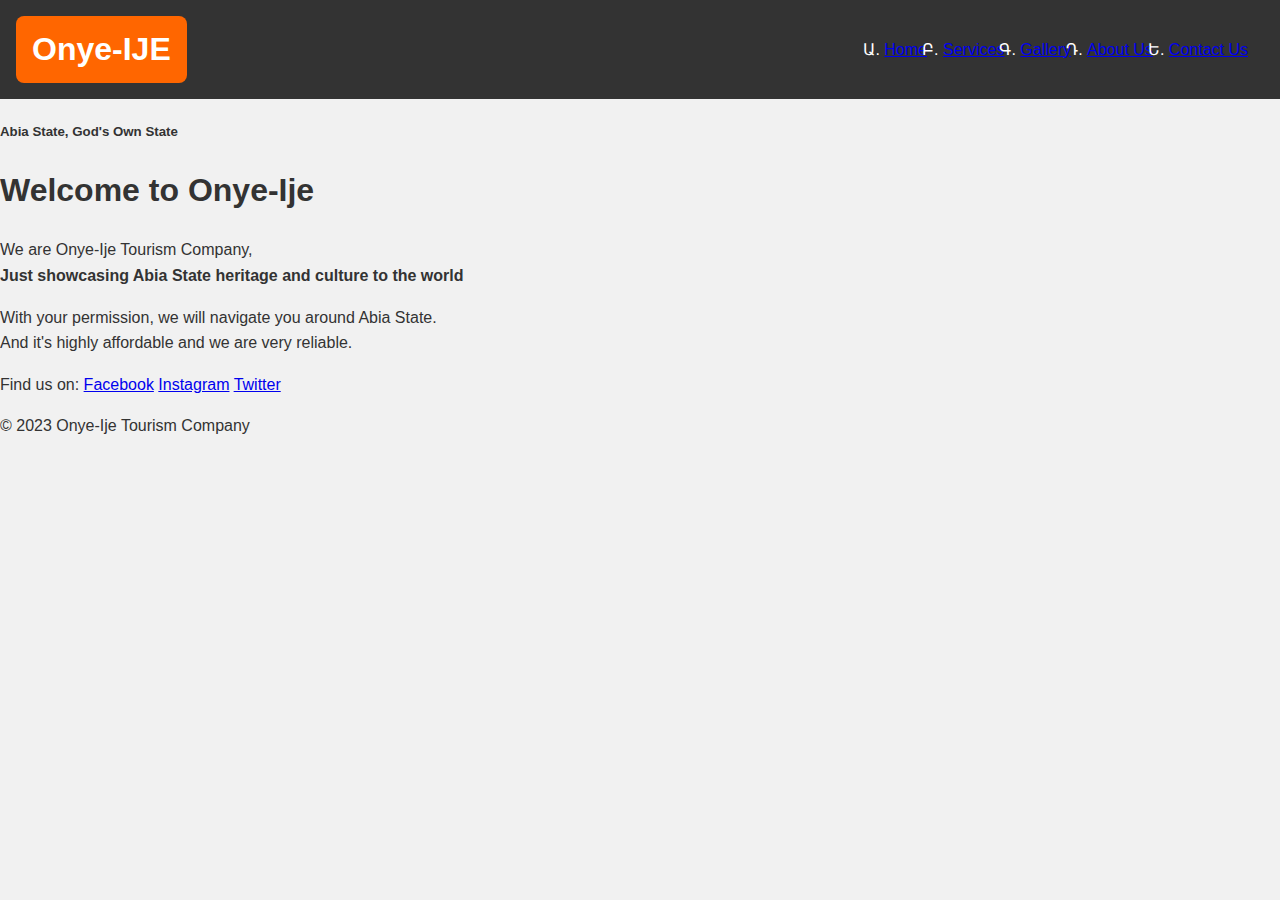
==== index.html @ 0b250eb2 "created a header section and welcome message" ====
<!DOCTYPE html>
<html lang="en">
<head>
    <!-- Document metadata-->
    <meta charset="UTF-8">
    <meta http-equiv="X-UA-Compatible" content="IE=edge">
    <meta name="viewport" content="width=device-width, initial-scale=1.0">
    <meta name="description" content="Tourism in Abia State">
    <meta name="keywords" content="Abia State, Tourism, Onye-Ije Tourism Company">
    <meta name="author" content="Charles Onye">
    <link rel="stylesheet" href="assets/css/style.css">
    <title>Onye-Ije Tourism Company</title>
</head>
<body>
    <header>
        <!-- Website navigation bar -->
        <nav>
            <label class="logo">Onye-IJE</label>
            <ul>
                <li><a href="index.html" class="navbar-item">Home</a></li>
                <li><a href="services.html" class="navbar-item">Services</a></li>
                <li><a href="gallery.html" class="navbar-item">Gallery</a></li>
                <li><a href="about.html" class="navbar-item">About Us</a></li>
                <li><a href="contact.html" class="navbar-item">Contact Us</a></li>
            </ul>
        </nav>
    </header>
    <div id="mbu">
        <!-- Header section with a welcome message -->
        <h5>Abia State, God's Own State</h5>
    </div>
    <div class="welcome">
        <!-- Introduction section -->
        <h1 id="welcome">Welcome to Onye-Ije</h1>
        <p>
            We are <span id="ije">Onye-Ije</span> Tourism Company, <br><strong>Just showcasing
                Abia State heritage and culture to the world</strong>
        </p>
        <p id="permit">
            With your permission, we will navigate you around Abia State. <br>And it's highly affordable and we are very
            reliable.
        </p>
    </div>
    <footer>
        <span>Find us on:</span>
        <a href="https://www.facebook.com/" target="_blank" rel="noopener">Facebook</a>
        <a href="https://www.instagram.com/" target="_blank" rel="noopener">Instagram</a>
        <a href="https://twitter.com/" target="_blank" rel="noopener">Twitter</a>
        <p>© 2023 Onye-Ije Tourism Company</p>
    </footer>    
</body>
</html>
---- assets/css/style.css ----
body {
    font-family: Arial, sans-serif;
    line-height: 1.6;
    background-color: #f1f1f1;
    color: #333;
    margin: 0;
    padding: 0;
}

/* Navbar styles */
nav {
    background-color: #333;
    color: #fff;
    display: flex;
    justify-content: space-between;
    align-items: center;
    padding: 1rem;
}

.logo {
    font-size: 2rem;
    font-weight: bold;
    padding: 0.5rem 1rem;
    background-color: #ff6600;
    color: #fff;
    border-radius: 8px;
}

ul {
    text-align: right;
    list-style: armenian;
    display: flex;
    margin: 0;
    padding: 0;
}

li {
    margin-right: 1rem;
}
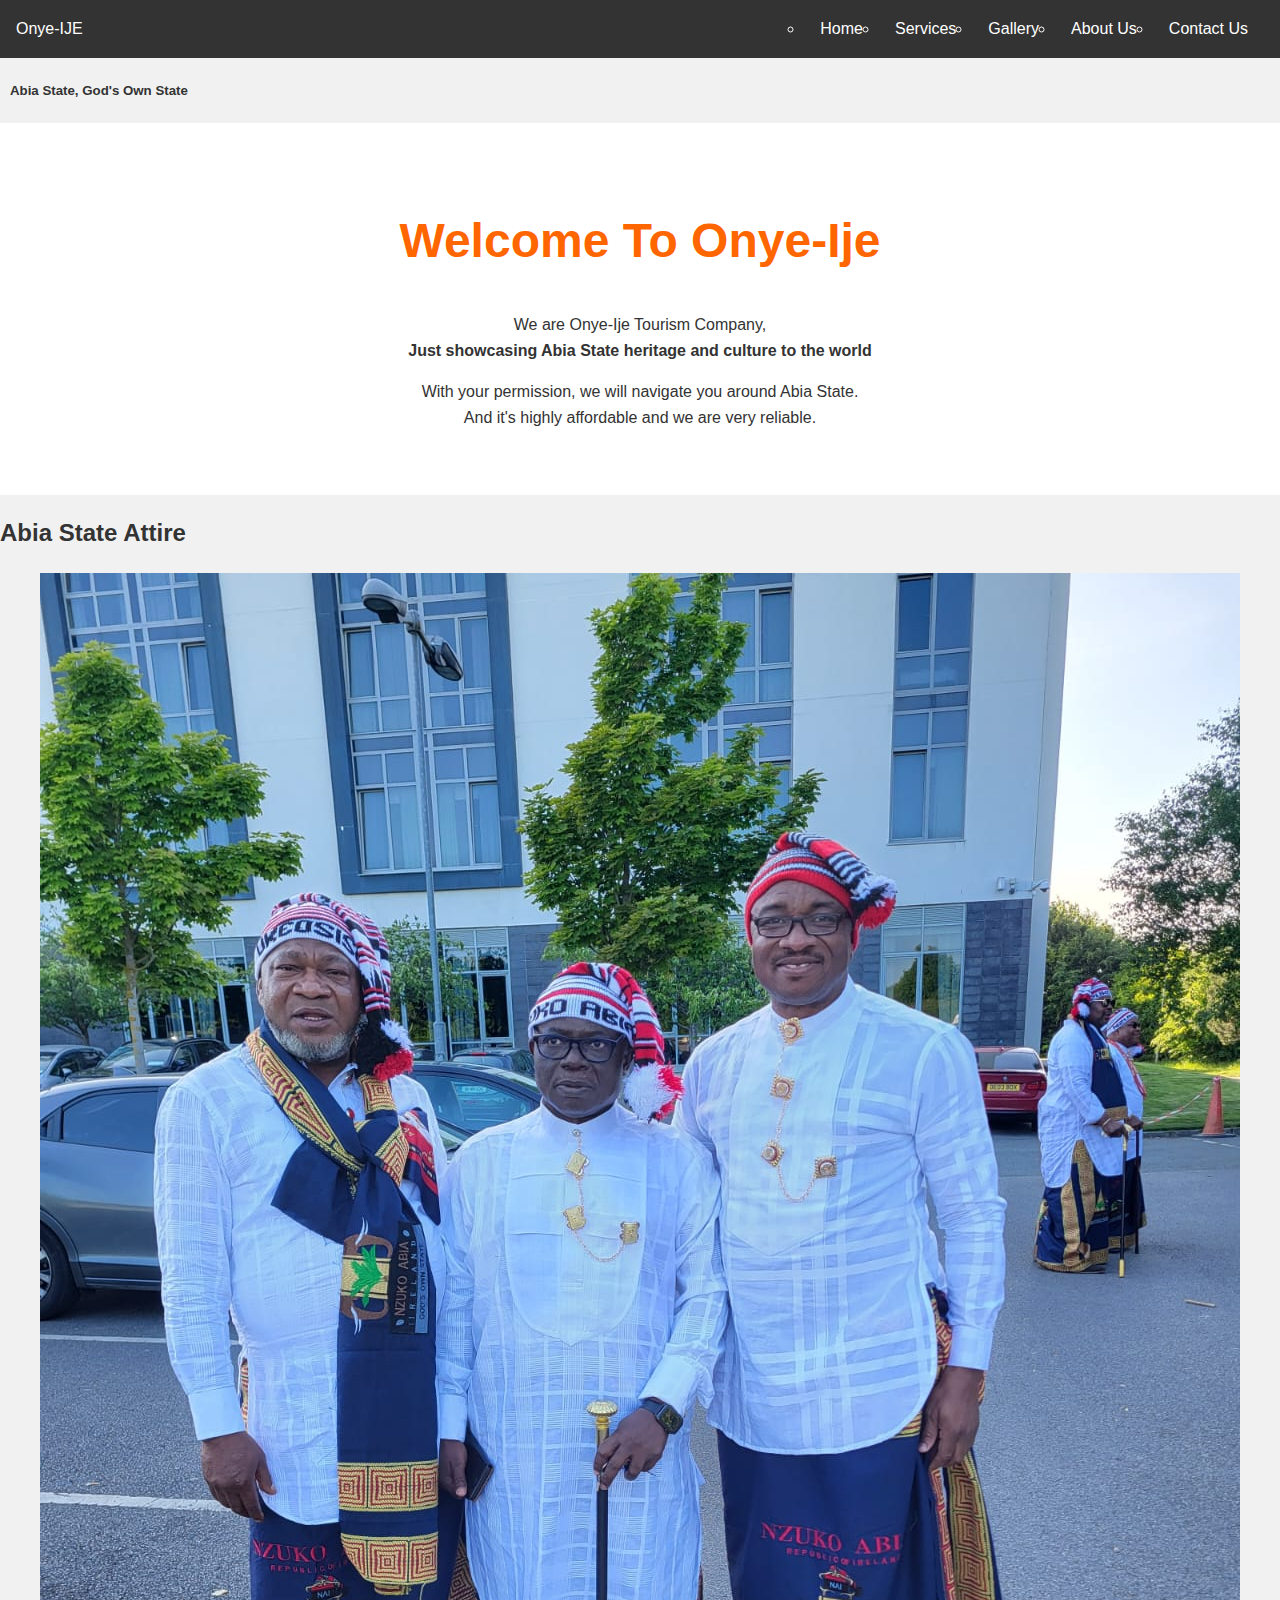
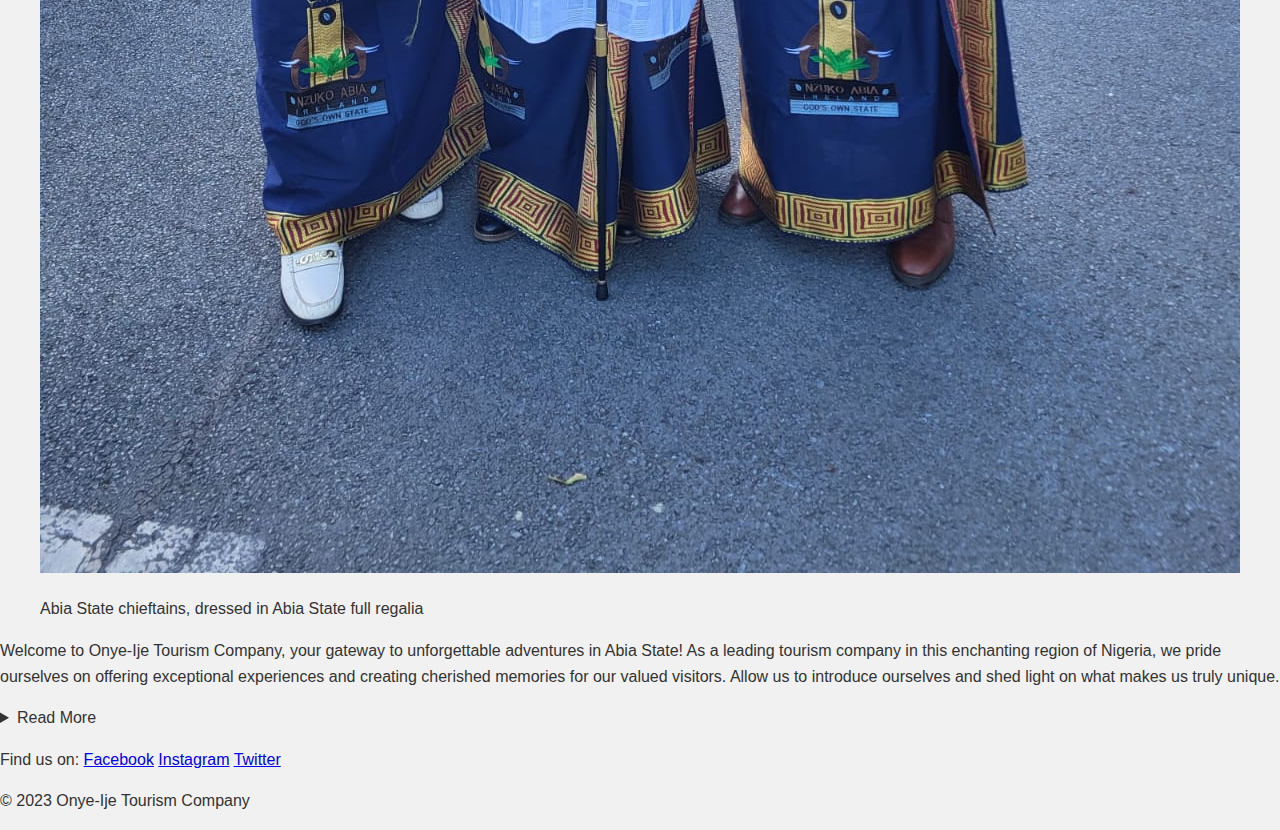
==== commit e026286b: "describing Onye-Ije Company" ====
--- a/index.html
+++ b/index.html
@@ -41,7 +41,56 @@
             reliable.
         </p>
     </div>
-    <footer>
+    <section class="content">
+        <div class="column">
+            <h2>Abia State Attire</h2>
+            <figure>
+                <img src="assets/images/abiaattire3.JPG" alt="abia attire" aria-labelledby="attire-description">
+                <p id="attire-description">Abia State chieftains, dressed in Abia State full regalia</p>
+            </figure>
+            <p class="state">
+                <!-- Text content about Onye-Ije Company -->
+                Welcome to Onye-Ije Tourism Company, your gateway to unforgettable adventures in Abia State! As a
+                leading tourism company in this enchanting region of Nigeria, we pride ourselves on offering
+                exceptional experiences and creating cherished memories for our valued visitors. Allow us to
+                introduce ourselves and shed light on what makes us truly unique.
+            <details class="readmore">
+                <summary>Read More</summary>
+                At Onye-Ije Tourism, we understand that every traveller seeks something special, something that sets
+                their journey apart. That's why we go above and beyond to provide personalized and tailor-made
+                tours, ensuring that each excursion reflects your individual preferences and interests. Whether you
+                are a history buff, a nature enthusiast, a culture lover, or simply someone in search of relaxation,
+                we have an incredible range of experiences waiting for you.
+    
+                What truly sets us apart is our deep-rooted connection to Abia State. We are locals who are
+                passionate about our home, and we take great pride in showcasing the beauty, diversity, and hidden
+                gems that make Abia State so extraordinary. Our team of expert guides are not only knowledgeable
+                about the popular tourist attractions but also possess an intimate understanding of the lesser-known
+                treasures tucked away in our picturesque landscapes. From the breathtaking
+                <a href="https://www.nigeriagalleria.com/Nigeria/States_Nigeria/Abia/Akwete-Weavers.html">Akwete
+                    Weavers</a> to the mesmerizing Arochukwu Long Juju Slave Route, we'll reveal the secrets and stories
+                that make
+                Abia State come alive.
+    
+                Safety and comfort are paramount to us. We meticulously plan and execute each tour, ensuring that
+                you can explore with peace of mind. Our professional guides are well-trained, friendly, and
+                committed to providing you with a seamless and enjoyable experience throughout your journey. We
+                carefully select our accommodation partners, ensuring they offer comfort, quality, and authenticity,
+                enabling you to
+                relax and rejuvenate after a day filled with exploration.
+    
+                When you choose Onye-Ije Tourism Company, you choose a company that values responsible tourism. We
+                are dedicated to preserving the natural and cultural heritage of Abia State, supporting local
+                communities, and minimizing our ecological footprint. By traveling with us, you actively contribute to the
+                sustainable development of the region and leave a positive impact on the lives of the people you encounter.
+    
+                So, whether you're captivated by the charm of Umuahia, yearn to witness the wonders of the Arochukwu
+                Caves, or wish to immerse yourself in the vibrant markets and festivals of Abia State, Onye-Ije
+                Tourism is your ideal companion. Come join us, and together let's embark on an extraordinary journey
+                through the heart of Nigeria's cultural tapestry. Your adventure awaits!
+            </details>
+            </p>
+        </div><footer>
         <span>Find us on:</span>
         <a href="https://www.facebook.com/" target="_blank" rel="noopener">Facebook</a>
         <a href="https://www.instagram.com/" target="_blank" rel="noopener">Instagram</a>
--- a/assets/css/style.css
+++ b/assets/css/style.css
@@ -1,3 +1,4 @@
+/* Global styles for the entire page */
 body {
     font-family: Arial, sans-serif;
     line-height: 1.6;
@@ -17,23 +18,42 @@
     padding: 1rem;
 }
 
-.logo {
-    font-size: 2rem;
-    font-weight: bold;
-    padding: 0.5rem 1rem;
-    background-color: #ff6600;
-    color: #fff;
-    border-radius: 8px;
-}
-
+/* Styles for unordered lists in the navigation bar */
 ul {
     text-align: right;
-    list-style: armenian;
+    list-style: circle;
     display: flex;
     margin: 0;
     padding: 0;
 }
 
-li {
-    margin-right: 1rem;
-}+/* Styles for individual navigation items */
+.navbar-item {
+    text-decoration: none;
+    color: #fff;
+    padding: 0.5rem 1rem;
+    border-radius: 5px;
+    transition: background-color 0.2s ease;
+}
+
+.navbar-item:hover {
+    background-color: #ff6600;
+}
+
+#mbu {
+    margin-left: 10px;
+    text-transform: capitalize;
+}
+
+.welcome {
+    background-color: #fff;
+    padding: 3rem 1rem;
+    text-align: center;
+}
+
+#welcome {
+    font-size: 3rem;
+    color: #ff6600;
+    margin-bottom: 2rem;
+    text-transform: capitalize
+}
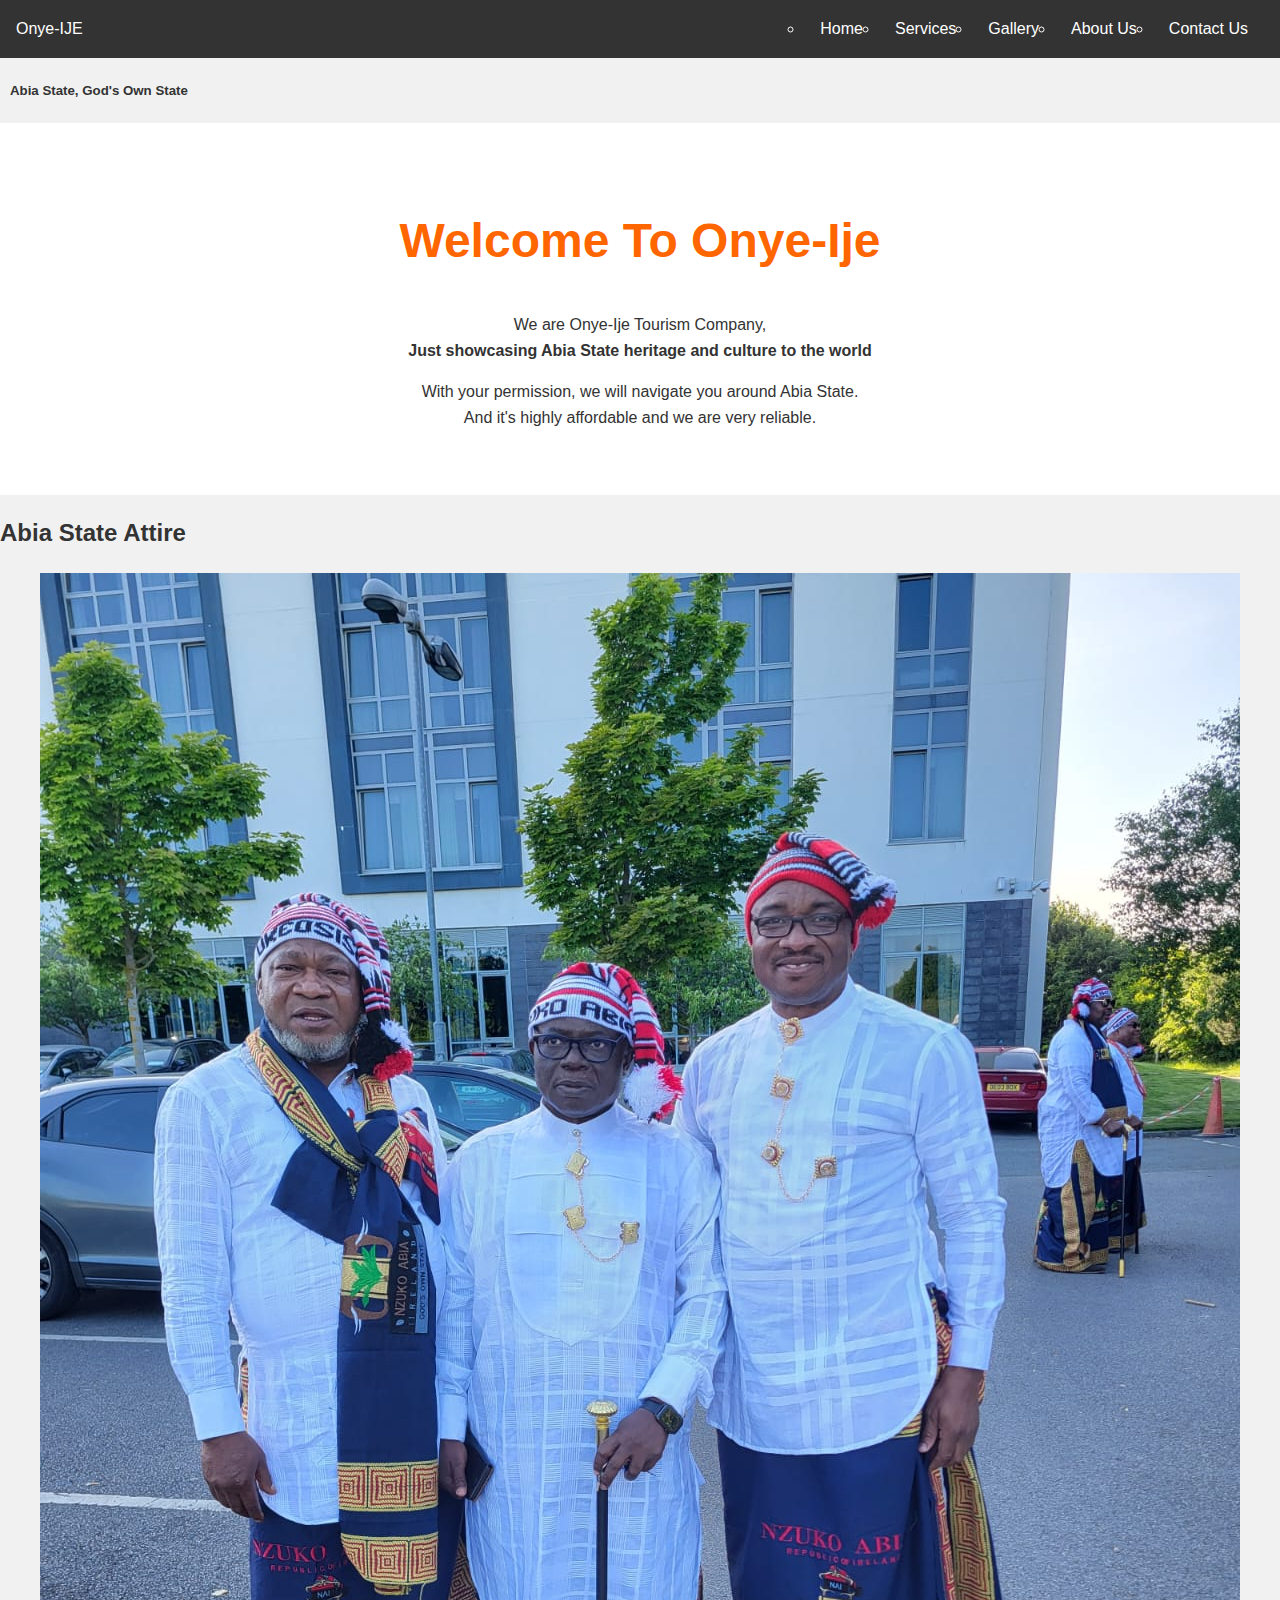
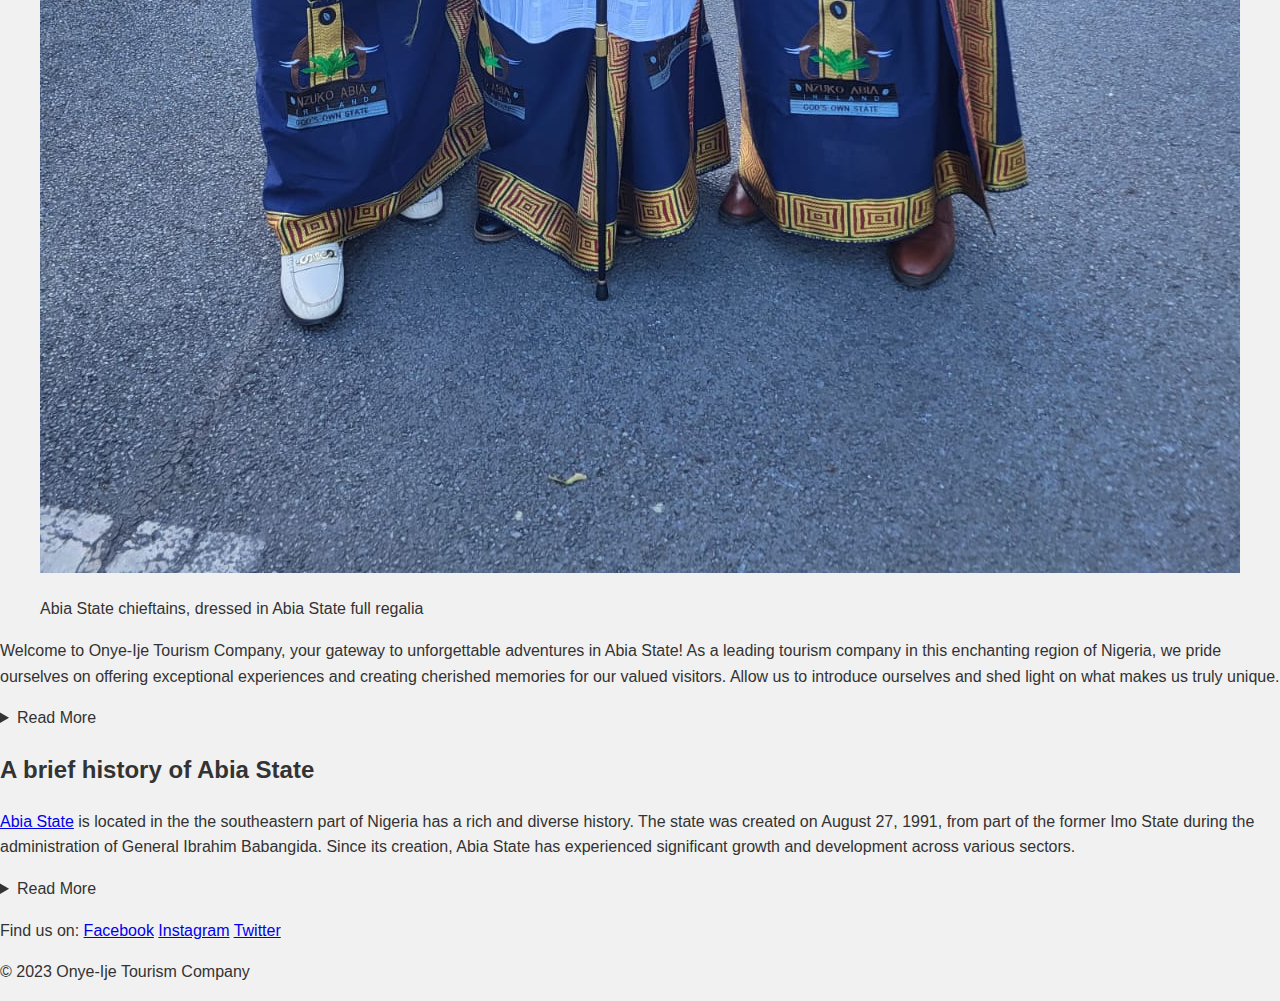
==== commit 865d38db: "History of Abia State, Nigeria" ====
--- a/index.html
+++ b/index.html
@@ -1,101 +1,146 @@
 <!DOCTYPE html>
 <html lang="en">
-<head>
-    <!-- Document metadata-->
-    <meta charset="UTF-8">
-    <meta http-equiv="X-UA-Compatible" content="IE=edge">
-    <meta name="viewport" content="width=device-width, initial-scale=1.0">
-    <meta name="description" content="Tourism in Abia State">
-    <meta name="keywords" content="Abia State, Tourism, Onye-Ije Tourism Company">
-    <meta name="author" content="Charles Onye">
-    <link rel="stylesheet" href="assets/css/style.css">
-    <title>Onye-Ije Tourism Company</title>
-</head>
-<body>
-    <header>
-        <!-- Website navigation bar -->
-        <nav>
-            <label class="logo">Onye-IJE</label>
-            <ul>
-                <li><a href="index.html" class="navbar-item">Home</a></li>
-                <li><a href="services.html" class="navbar-item">Services</a></li>
-                <li><a href="gallery.html" class="navbar-item">Gallery</a></li>
-                <li><a href="about.html" class="navbar-item">About Us</a></li>
-                <li><a href="contact.html" class="navbar-item">Contact Us</a></li>
-            </ul>
-        </nav>
-    </header>
-    <div id="mbu">
-        <!-- Header section with a welcome message -->
-        <h5>Abia State, God's Own State</h5>
-    </div>
-    <div class="welcome">
-        <!-- Introduction section -->
-        <h1 id="welcome">Welcome to Onye-Ije</h1>
-        <p>
-            We are <span id="ije">Onye-Ije</span> Tourism Company, <br><strong>Just showcasing
+    <head>
+        <!-- Document metadata-->
+        <meta charset="UTF-8">
+        <meta http-equiv="X-UA-Compatible" content="IE=edge">
+        <meta name="viewport" content="width=device-width, initial-scale=1.0">
+        <meta name="description" content="Tourism in Abia State">
+        <meta name="keywords" content="Abia State, Tourism, Onye-Ije Tourism Company">
+        <meta name="author" content="Charles Onye">
+        <link rel="stylesheet" href="assets/css/style.css">
+        <title>Onye-Ije Tourism Company</title>
+    </head>
+    <body>
+        <header>
+            <!-- Website navigation bar -->
+            <nav>
+                <label class="logo">Onye-IJE</label>
+                <ul>
+                    <li><a href="index.html" class="navbar-item">Home</a></li>
+                    <li><a href="services.html" class="navbar-item">Services</a></li>
+                    <li><a href="gallery.html" class="navbar-item">Gallery</a></li>
+                    <li><a href="about.html" class="navbar-item">About Us</a></li>
+                    <li><a href="contact.html" class="navbar-item">Contact Us</a></li>
+                </ul>
+            </nav>
+        </header>
+        <div id="mbu">
+            <!-- Header section with a welcome message -->
+            <h5>Abia State, God's Own State</h5>
+        </div>
+        <div class="welcome">
+            <!-- Introduction section -->
+            <h1 id="welcome">Welcome to Onye-Ije</h1>
+            <p>
+                We are <span id="ije">Onye-Ije</span> Tourism Company, <br><strong>Just showcasing
                 Abia State heritage and culture to the world</strong>
-        </p>
-        <p id="permit">
-            With your permission, we will navigate you around Abia State. <br>And it's highly affordable and we are very
-            reliable.
-        </p>
-    </div>
-    <section class="content">
-        <div class="column">
-            <h2>Abia State Attire</h2>
-            <figure>
-                <img src="assets/images/abiaattire3.JPG" alt="abia attire" aria-labelledby="attire-description">
-                <p id="attire-description">Abia State chieftains, dressed in Abia State full regalia</p>
-            </figure>
-            <p class="state">
-                <!-- Text content about Onye-Ije Company -->
-                Welcome to Onye-Ije Tourism Company, your gateway to unforgettable adventures in Abia State! As a
-                leading tourism company in this enchanting region of Nigeria, we pride ourselves on offering
-                exceptional experiences and creating cherished memories for our valued visitors. Allow us to
-                introduce ourselves and shed light on what makes us truly unique.
-            <details class="readmore">
-                <summary>Read More</summary>
-                At Onye-Ije Tourism, we understand that every traveller seeks something special, something that sets
-                their journey apart. That's why we go above and beyond to provide personalized and tailor-made
-                tours, ensuring that each excursion reflects your individual preferences and interests. Whether you
-                are a history buff, a nature enthusiast, a culture lover, or simply someone in search of relaxation,
-                we have an incredible range of experiences waiting for you.
+            </p>
+            <p id="permit">
+                With your permission, we will navigate you around Abia State. <br>And it's highly affordable and we are very
+                reliable.
+            </p>
+        </div>
+        <section class="content">
+            <div class="column">
+                <h2>Abia State Attire</h2>
+                <figure>
+                    <img src="assets/images/abiaattire3.JPG" alt="abia attire" aria-labelledby="attire-description">
+                    <p id="attire-description">Abia State chieftains, dressed in Abia State full regalia</p>
+                </figure>
+                <p class="state">
+                    <!-- Text content about Onye-Ije Company -->
+                    Welcome to Onye-Ije Tourism Company, your gateway to unforgettable adventures in Abia State! As a
+                    leading tourism company in this enchanting region of Nigeria, we pride ourselves on offering
+                    exceptional experiences and creating cherished memories for our valued visitors. Allow us to
+                    introduce ourselves and shed light on what makes us truly unique.
+                    
+                    <details class="readmore">
+                        <summary>Read More</summary>
+                        At Onye-Ije Tourism, we understand that every traveller seeks something special, something that sets
+                        their journey apart. That's why we go above and beyond to provide personalized and tailor-made
+                        tours, ensuring that each excursion reflects your individual preferences and interests. Whether you
+                        are a history buff, a nature enthusiast, a culture lover, or simply someone in search of relaxation,
+                        we have an incredible range of experiences waiting for you.
+
+                        What truly sets us apart is our deep-rooted connection to Abia State. We are locals who are
+                        passionate about our home, and we take great pride in showcasing the beauty, diversity, and hidden
+                        gems that make Abia State so extraordinary. Our team of expert guides are not only knowledgeable
+                        about the popular tourist attractions but also possess an intimate understanding of the lesser-known
+                        treasures tucked away in our picturesque landscapes. From the breathtaking
+                        <a href="https://www.nigeriagalleria.com/Nigeria/States_Nigeria/Abia/Akwete-Weavers.html" target="_blank">
+                        Akwete Weavers</a> to the mesmerizing Arochukwu Long Juju Slave Route, we'll reveal the secrets and stories
+                        that make Abia State come alive.
     
-                What truly sets us apart is our deep-rooted connection to Abia State. We are locals who are
-                passionate about our home, and we take great pride in showcasing the beauty, diversity, and hidden
-                gems that make Abia State so extraordinary. Our team of expert guides are not only knowledgeable
-                about the popular tourist attractions but also possess an intimate understanding of the lesser-known
-                treasures tucked away in our picturesque landscapes. From the breathtaking
-                <a href="https://www.nigeriagalleria.com/Nigeria/States_Nigeria/Abia/Akwete-Weavers.html">Akwete
-                    Weavers</a> to the mesmerizing Arochukwu Long Juju Slave Route, we'll reveal the secrets and stories
-                that make
-                Abia State come alive.
+                        Safety and comfort are paramount to us. We meticulously plan and execute each tour, ensuring that
+                        you can explore with peace of mind. Our professional guides are well-trained, friendly, and
+                        committed to providing you with a seamless and enjoyable experience throughout your journey. We
+                        carefully select our accommodation partners, ensuring they offer comfort, quality, and authenticity,
+                        enabling you to relax and rejuvenate after a day filled with exploration.
     
-                Safety and comfort are paramount to us. We meticulously plan and execute each tour, ensuring that
-                you can explore with peace of mind. Our professional guides are well-trained, friendly, and
-                committed to providing you with a seamless and enjoyable experience throughout your journey. We
-                carefully select our accommodation partners, ensuring they offer comfort, quality, and authenticity,
-                enabling you to
-                relax and rejuvenate after a day filled with exploration.
+                        When you choose Onye-Ije Tourism Company, you choose a company that values responsible tourism. We
+                        are dedicated to preserving the natural and cultural heritage of Abia State, supporting local
+                        communities, and minimizing our ecological footprint. By traveling with us, you actively contribute to the
+                        sustainable development of the region and leave a positive impact on the lives of the people you encounter.
     
-                When you choose Onye-Ije Tourism Company, you choose a company that values responsible tourism. We
-                are dedicated to preserving the natural and cultural heritage of Abia State, supporting local
-                communities, and minimizing our ecological footprint. By traveling with us, you actively contribute to the
-                sustainable development of the region and leave a positive impact on the lives of the people you encounter.
-    
-                So, whether you're captivated by the charm of Umuahia, yearn to witness the wonders of the Arochukwu
-                Caves, or wish to immerse yourself in the vibrant markets and festivals of Abia State, Onye-Ije
-                Tourism is your ideal companion. Come join us, and together let's embark on an extraordinary journey
-                through the heart of Nigeria's cultural tapestry. Your adventure awaits!
-            </details>
-            </p>
-        </div><footer>
-        <span>Find us on:</span>
-        <a href="https://www.facebook.com/" target="_blank" rel="noopener">Facebook</a>
-        <a href="https://www.instagram.com/" target="_blank" rel="noopener">Instagram</a>
-        <a href="https://twitter.com/" target="_blank" rel="noopener">Twitter</a>
-        <p>© 2023 Onye-Ije Tourism Company</p>
-    </footer>    
-</body>
+                        So, whether you're captivated by the charm of Umuahia, yearn to witness the wonders of the Arochukwu
+                        Caves, or wish to immerse yourself in the vibrant markets and festivals of Abia State, Onye-Ije
+                        Tourism is your ideal companion. Come join us, and together let's embark on an extraordinary journey
+                        through the heart of Nigeria's cultural tapestry. Your adventure awaits!
+                    </details>
+                </p>
+            </div>
+            <div class="column">
+                <h2>A brief history of Abia State</h2>
+                <p class="state">
+                    <!-- Historical information about Abia State -->
+                    <a href="https://www.britannica.com/place/Abia" target="_blank">Abia State</a> is located in the
+                    the southeastern part of Nigeria has a rich and diverse history. The state was created on August 27,
+                    1991, from part of the former Imo State during the administration of General Ibrahim Babangida. Since its
+                    creation, Abia State has experienced significant growth and development across various sectors.
+                    
+                    <details class="readmore">
+                        <summary>Read More</summary>
+                        The history of Abia State dates back to the pre-colonial era when various ethnic groups inhabited the
+                        region. The main indigenous groups are the Igbo people, including the Ngwa, Abiriba, and Bende
+                        subgroups. These groups had vibrant socio-economic and political structures that contributed to the
+                        region's development.
+            
+                        During the colonial era, Abia State, along with other parts of present-day southeastern Nigeria, fell
+                        under British control. The region was administered as part of the Eastern Region and later the East
+                        Central State after Nigeria gained independence in 1960.
+            
+                        After the creation of Abia State in 1991, the state's capital is located in Umuahia. Aba is a major
+                        commercial and industrial city in the state. Aba has since played a significant role in the state's
+                        economic growth, serving as a hub for trade, manufacturing, and entrepreneurship.
+            
+                        Abia State is renowned for its entrepreneurial spirit, with a thriving private sector that contributes
+                        to the state's economy. Industries such as textiles, footwear manufacturing, food processing, and
+                        plastics have flourished in Aba, earning it the nickname "Aba made."
+            
+                        The state has also made significant strides in education, with the establishment of various tertiary
+                        institutions, including Abia State University, Michael Okpara University of Agriculture, and Abia State
+                        Polytechnic.
+            
+                        In terms of governance, Abia State has had several administrations since its creation, each making
+                        efforts to drive development, infrastructure, and social welfare programs.
+            
+                        Abia State is known for its cultural heritage, vibrant festivals, and artistic traditions. The state
+                        celebrates the colorful New Yam Festival (Iri-Ji) and other cultural events that showcase the richness
+                        of Igbo culture.
+            
+                        Overall, Abia State has evolved into a dynamic and economically vibrant state, fostering growth in
+                        various sectors and contributing to Nigeria's socio-cultural fabric. The resilience and entrepreneurial
+                        spirit of its people have played a pivotal role in the state's progress, making it a significant part of
+                        Nigeria's history and development.
+                    </details>
+                </p>
+        <footer>
+            <span>Find us on:</span>
+            <a href="https://www.facebook.com/" target="_blank" rel="noopener">Facebook</a>
+            <a href="https://www.instagram.com/" target="_blank" rel="noopener">Instagram</a>
+            <a href="https://twitter.com/" target="_blank" rel="noopener">Twitter</a>
+            <p>© 2023 Onye-Ije Tourism Company</p>
+        </footer>    
+    </body>
 </html>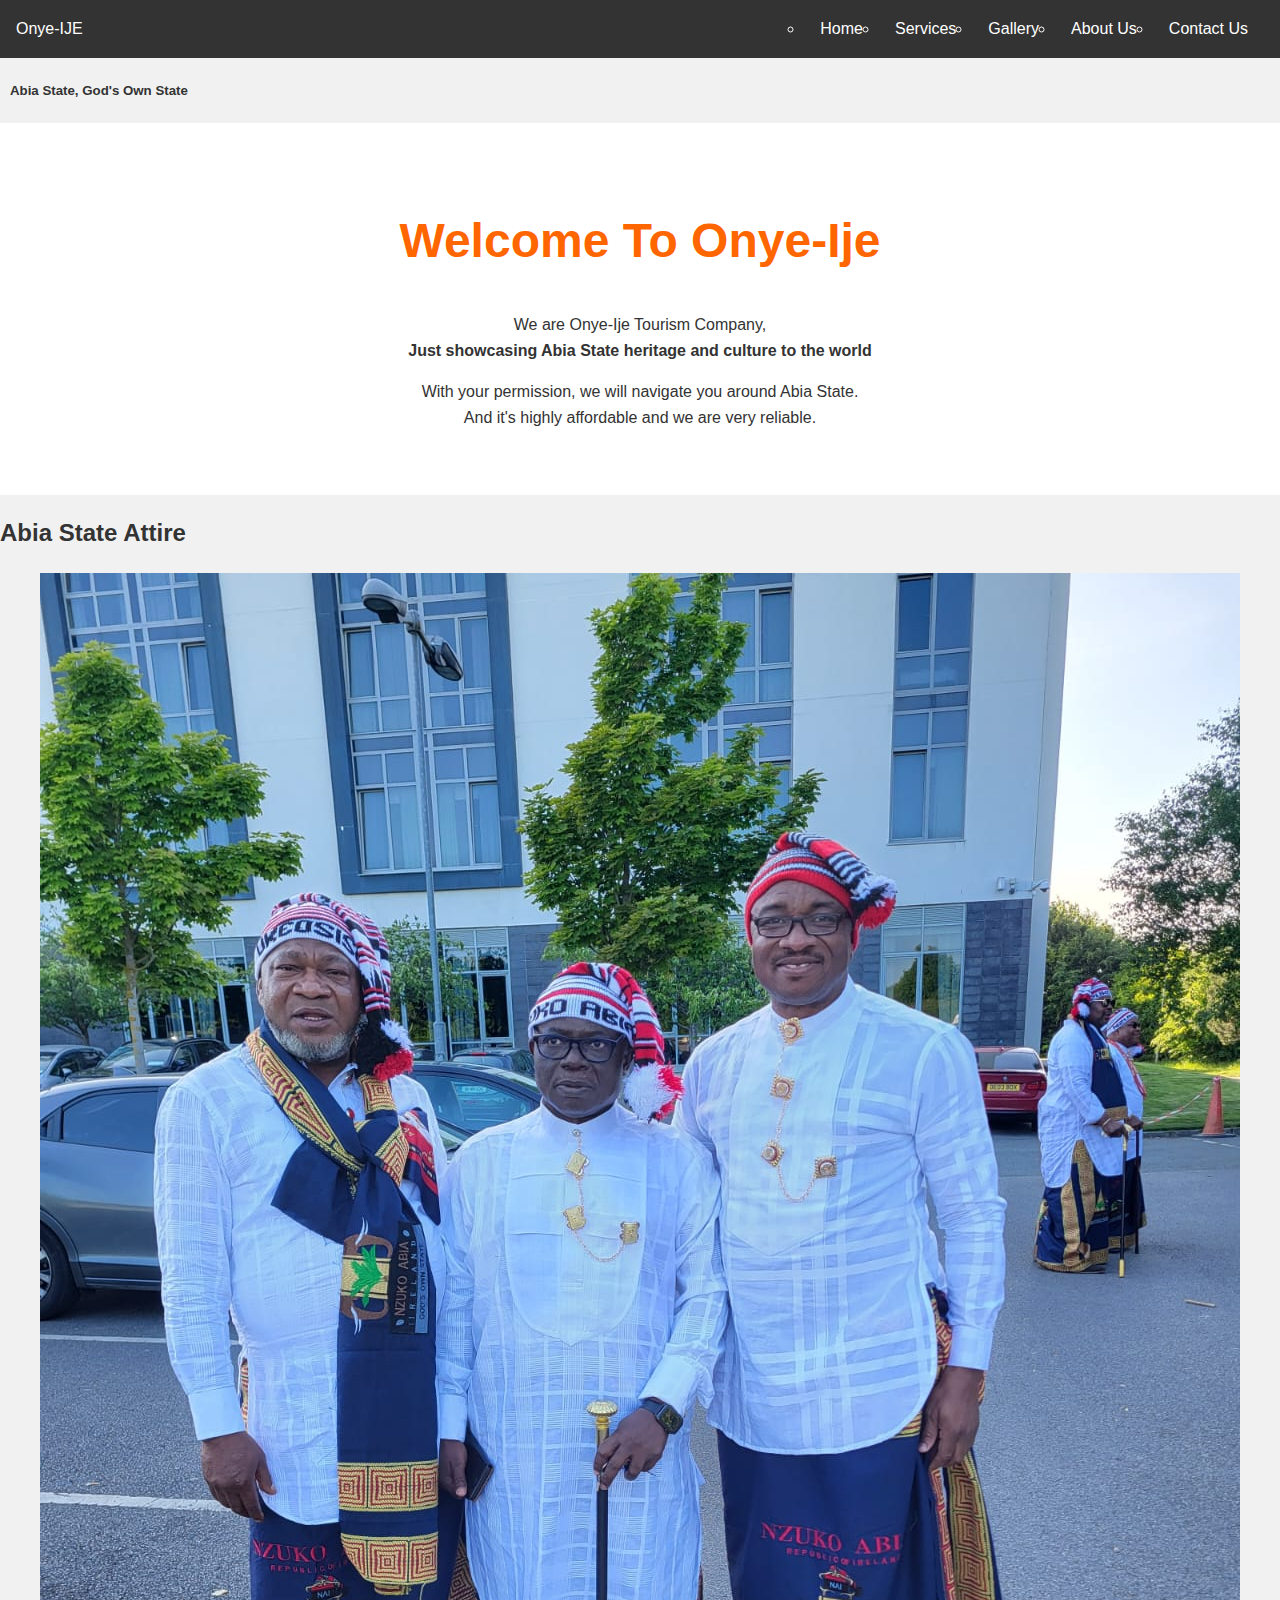
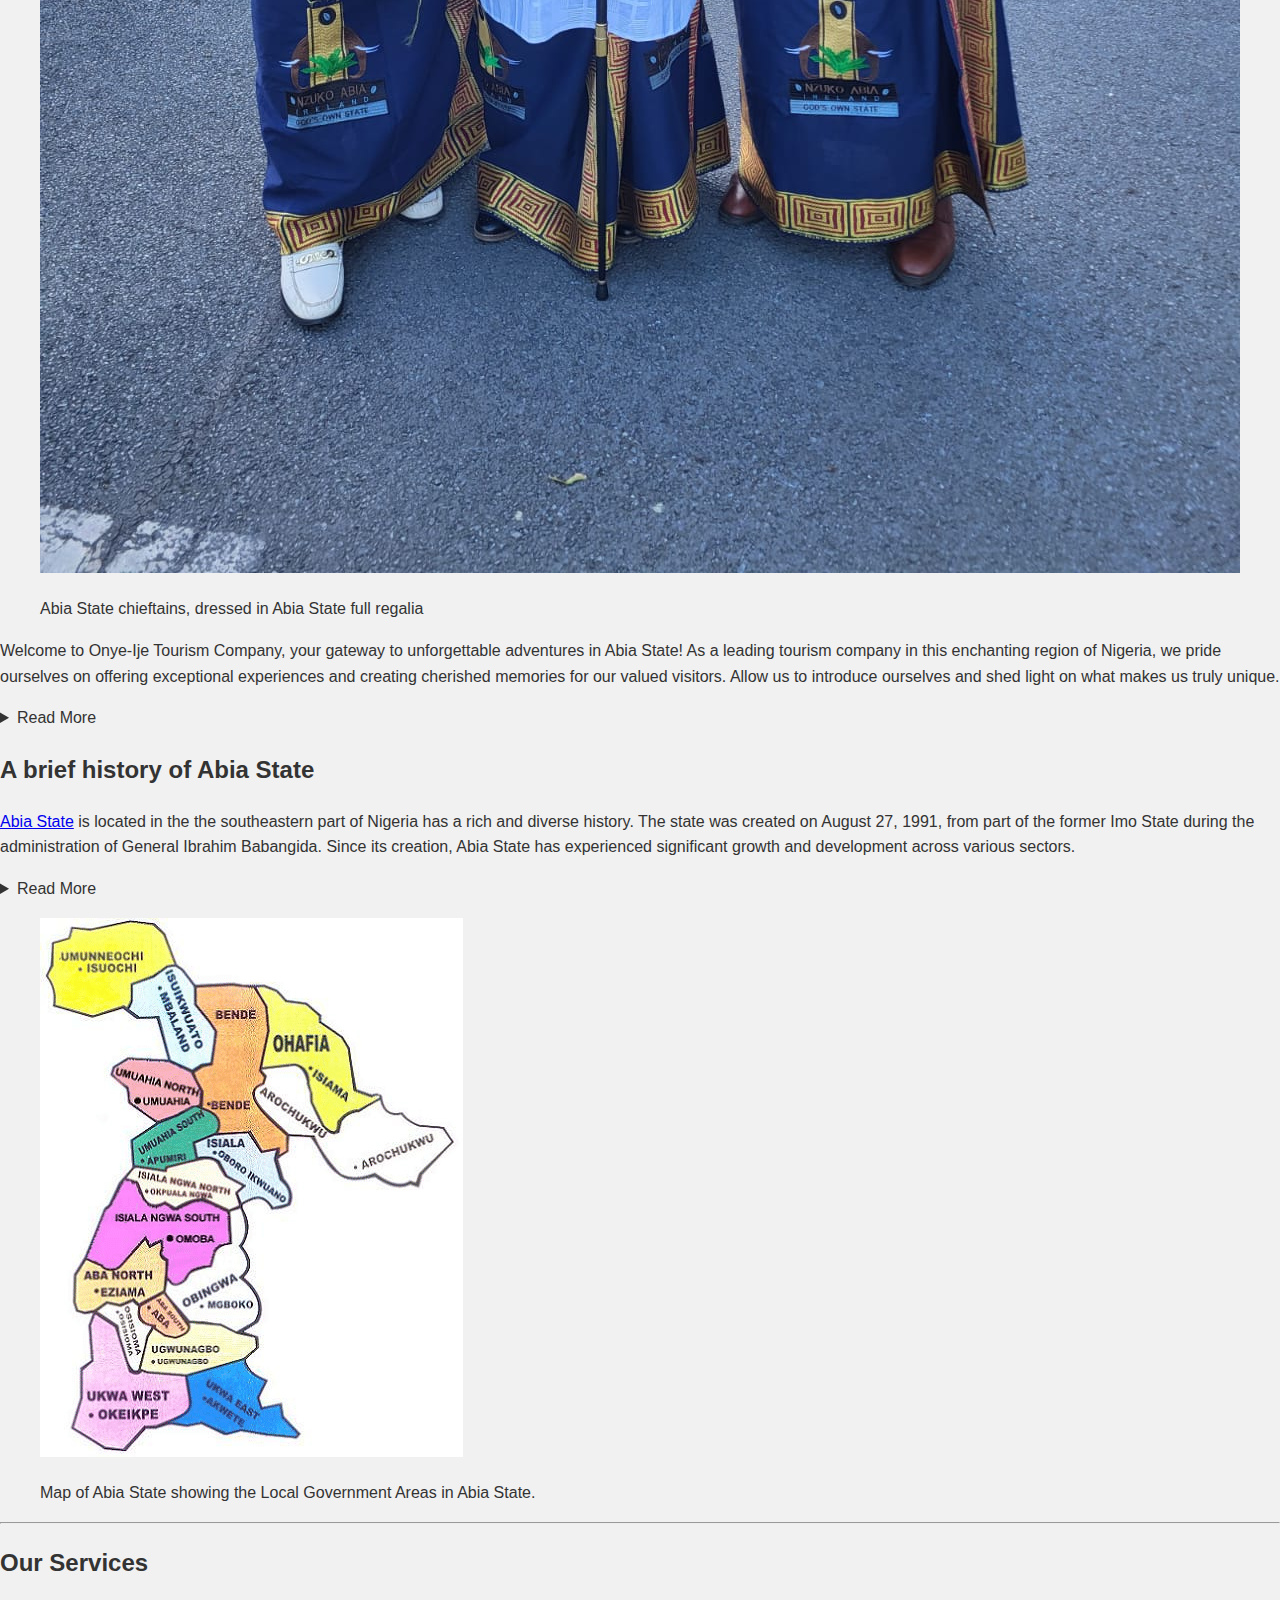
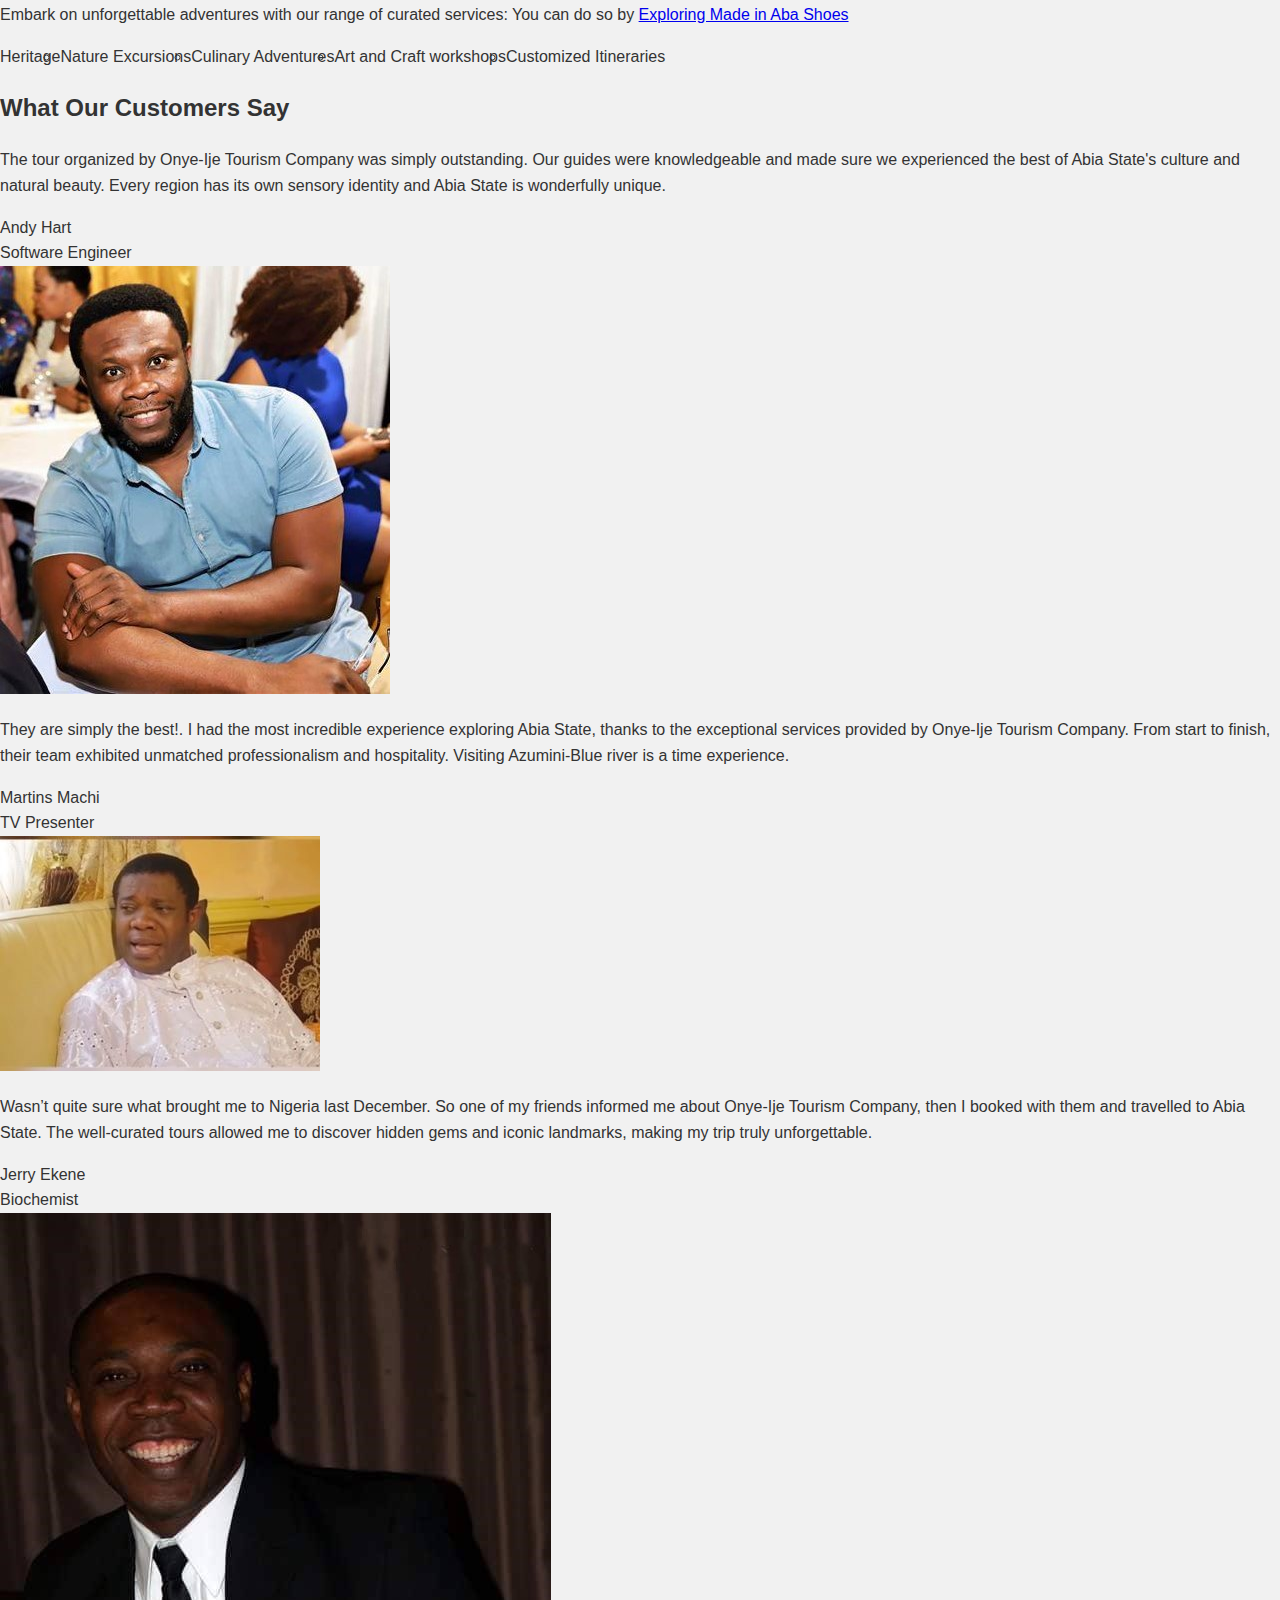
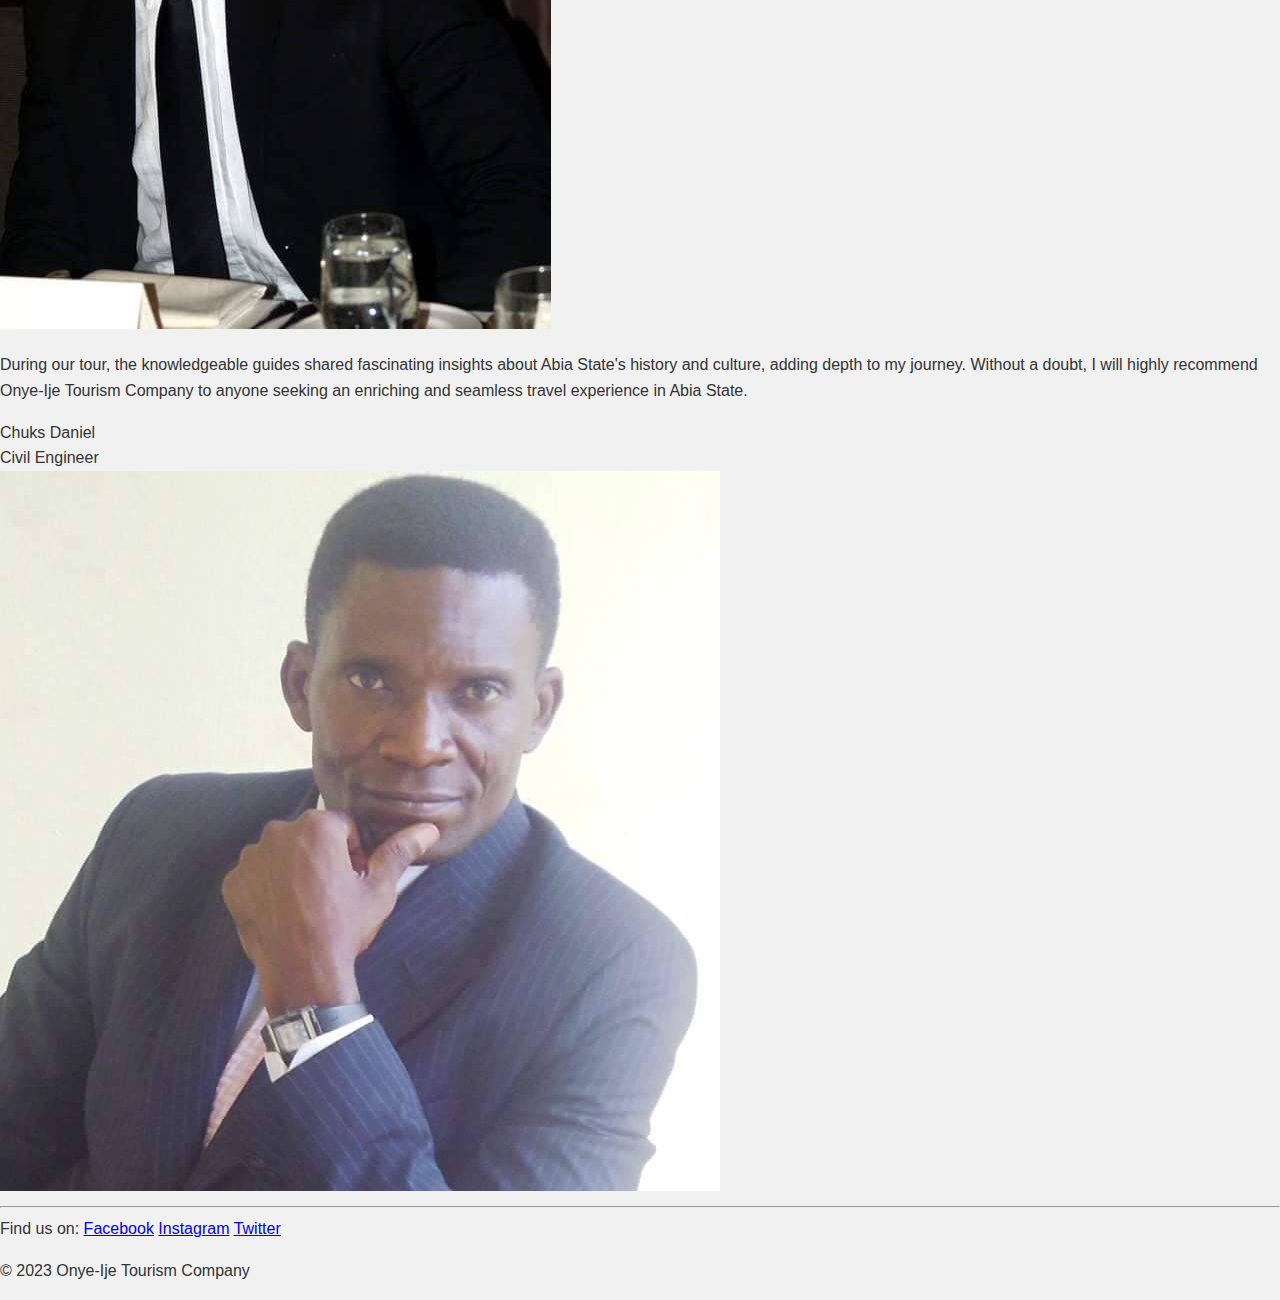
==== commit 4a2ab6c1: "Customers testimonials" ====
--- a/index.html
+++ b/index.html
@@ -135,6 +135,106 @@
                         Nigeria's history and development.
                     </details>
                 </p>
+                <figure>
+                    <img src="assets/images/abiamap.png" alt="abia state map" aria-labelledby="map-description">
+                    <p id="map-description">Map of Abia State showing the Local Government Areas in Abia State.</p>
+                </figure>
+            </div>
+        </section>
+        <hr>
+        <article>
+            <section>
+                <h2 id="ike">Our Services</h2>
+                <p id="embark">
+                    <!-- Services offered by Onye-Ije Tourism Company -->
+                    Embark on unforgettable adventures with our range of curated services: You can do so by
+                    <a href="https://www.thisdaylive.com/index.php/2020/11/29/na-aba-made-a-case-study-on-aba-shoe-industry" target="_blank">
+                        Exploring Made in Aba Shoes
+                    </a>
+                </p>
+                <ul id="articles">
+                    <!-- List of services -->
+                    <li>Heritage</li>
+                    <li>Nature Excursions</li>
+                    <li>Culinary Adventures</li>
+                    <li>Art and Craft workshops</li>
+                    <li>Customized Itineraries</li>
+                </ul>
+            </section>
+        </article>
+        <section class="testimonials">
+            <h2>What Our Customers Say</h2>
+            <div class="wrapper">
+                <!-- Customers testimonials section -->
+                <div class="box">
+                    <p class="best">
+                        The tour organized by Onye-Ije Tourism Company was simply outstanding. Our guides were
+                        knowledgeable and made sure we experienced the best of Abia State's culture and natural beauty.
+                        Every region has its own sensory identity and Abia State is wonderfully unique.
+                    </p>
+                    <div class="tour">
+                        <div class="info">
+                            <div class="name">Andy Hart</div>
+                            <div class="job">Software Engineer</div>
+                        </div>
+                    </div>
+                    <div class="image">
+                        <img src="assets/images/onyeami.jpg" alt="Onyeami" class="photo">
+                    </div>
+                </div>
+                <div class="box">
+                    <p class="best">
+                        They are simply the best!. I had the most incredible experience exploring Abia State,
+                        thanks to the exceptional services provided by Onye-Ije Tourism Company. From start to finish,
+                        their team exhibited unmatched professionalism and hospitality. Visiting Azumini-Blue river is
+                        a time experience.
+                    </p>
+                    <div class="tour">
+                        <div class="info">
+                            <div class="name">Martins Machi</div>
+                            <div class="job">TV Presenter</div>
+                        </div>
+                    </div>
+                    <div class="image">
+                        <img src="assets/images/martins.JPG" alt="Martins" class="photo">
+                    </div>
+                </div>
+                <div class="box">
+                    <p class="best">
+                        Wasn’t quite sure what brought me to Nigeria last December. So one of my friends informed me
+                        about Onye-Ije Tourism Company, then I booked with them and travelled to Abia State. The well-curated
+                        tours allowed me to discover hidden gems and iconic landmarks, making my trip truly unforgettable.
+                    </p>
+                    <div class="tour">
+                        <div class="info">
+                            <div class="name">Jerry Ekene</div>
+                            <div class="job">Biochemist</div>
+                        </div>
+                    </div>
+                    <div class="image">
+                        <img src="assets/images/ekene.jpg" alt="Jerry" class="photo">
+                    </div>
+                </div>
+                <div class="box">
+                    <p class="best">
+                        During our tour, the knowledgeable guides shared fascinating insights about Abia State's history
+                        and culture, adding depth to my journey. Without a doubt, I will highly recommend Onye-Ije Tourism
+                        Company
+                        to anyone seeking an enriching and seamless travel experience in Abia State.
+                    </p>
+                    <div class="tour">
+                        <div class="info">
+                            <div class="name">Chuks Daniel</div>
+                            <div class="job">Civil Engineer</div>
+                        </div>
+                    </div>
+                    <div class="image">
+                        <img src="assets/images/chuks.jpg" alt="Chuks" class="photo">
+                    </div>
+                </div>
+            </div>
+        </section>
+        <hr>
         <footer>
             <span>Find us on:</span>
             <a href="https://www.facebook.com/" target="_blank" rel="noopener">Facebook</a>
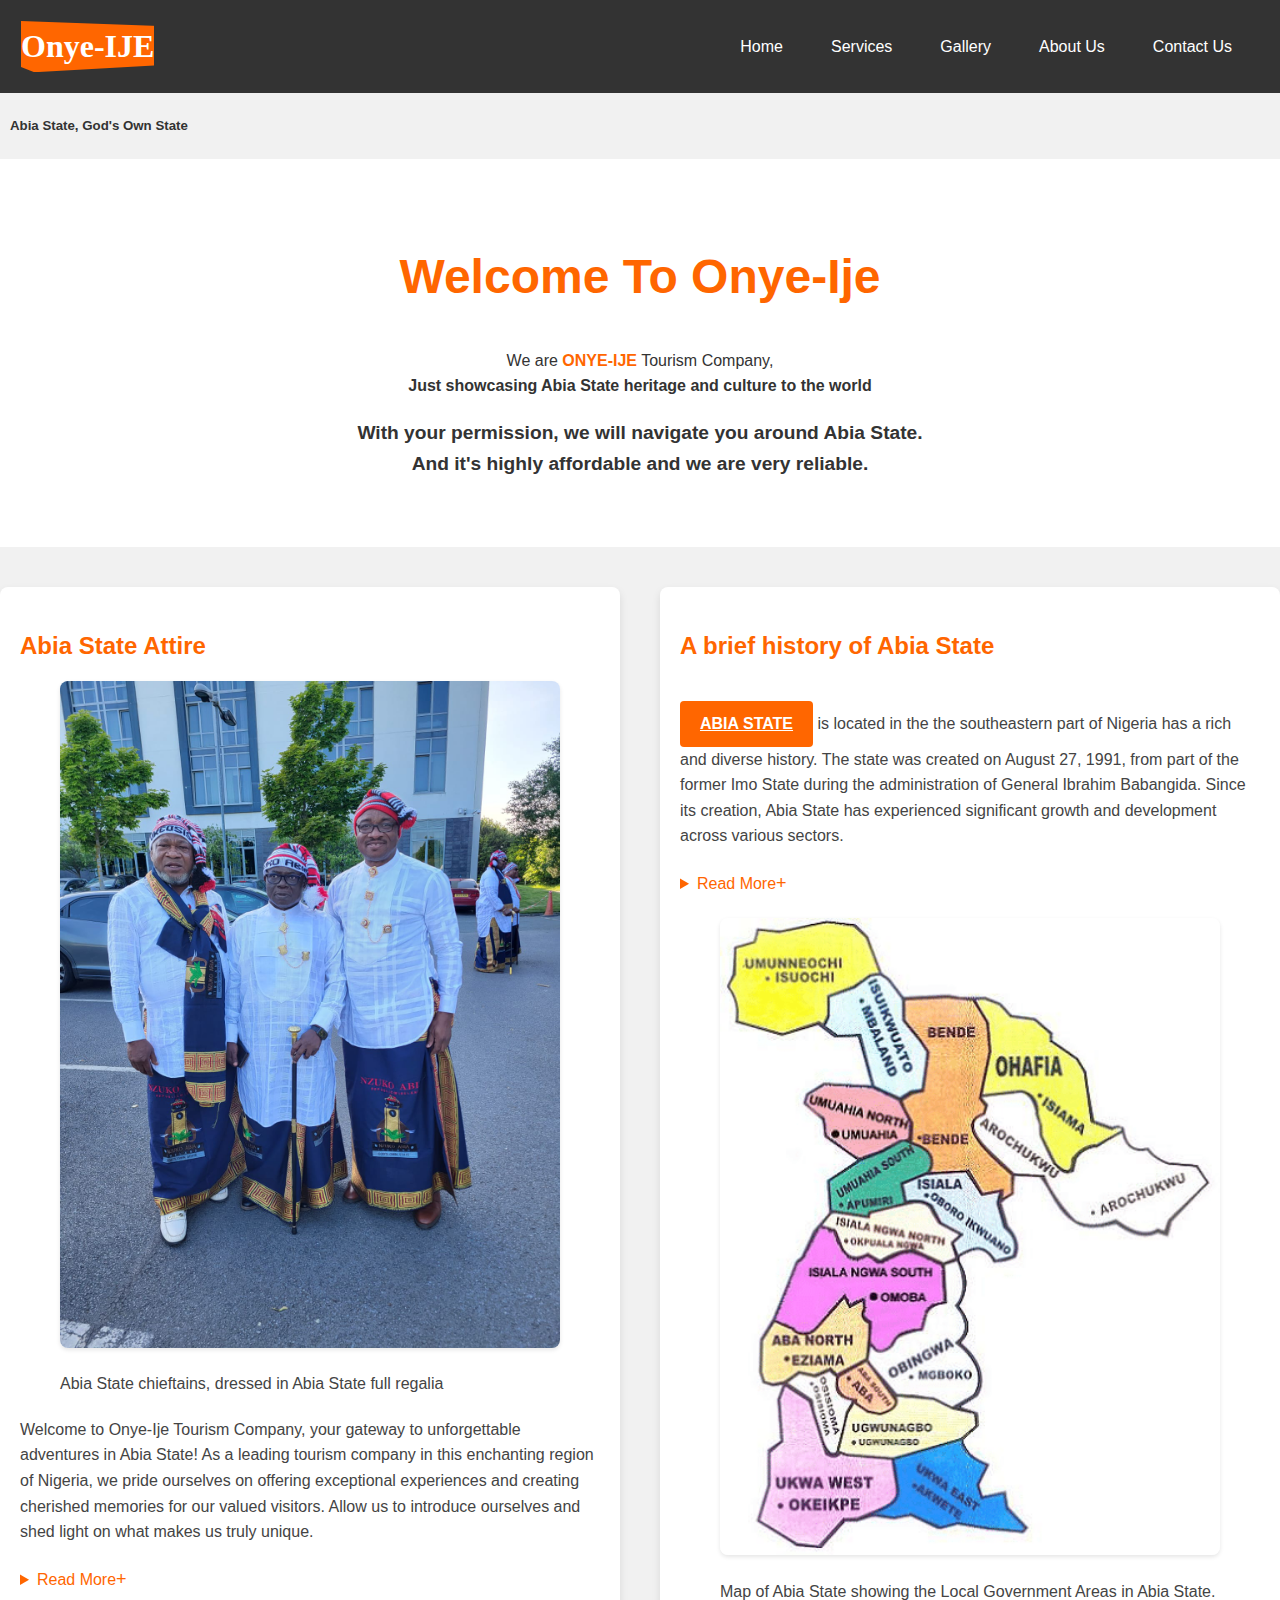
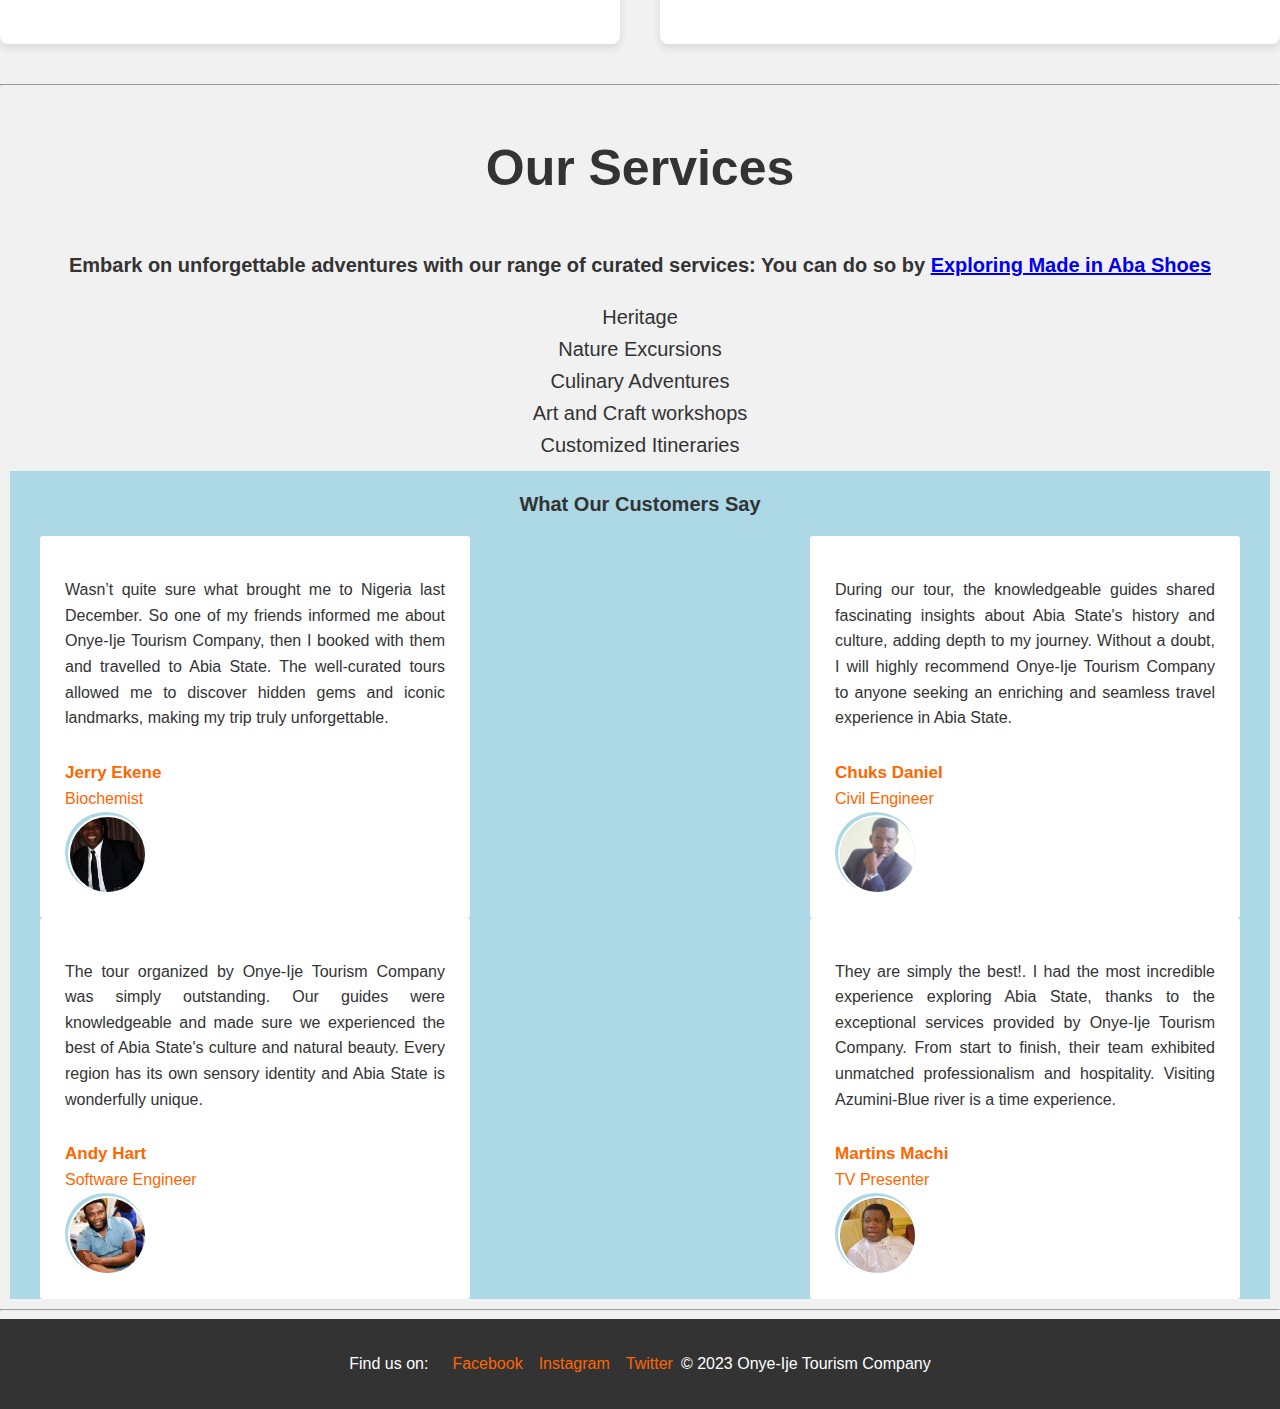
==== commit c9bc2c49: "adding comments to describe the codes in about page" ====
--- a/index.html
+++ b/index.html
@@ -236,6 +236,7 @@
         </section>
         <hr>
         <footer>
+            <!-- Social media links and copyright notice -->
             <span>Find us on:</span>
             <a href="https://www.facebook.com/" target="_blank" rel="noopener">Facebook</a>
             <a href="https://www.instagram.com/" target="_blank" rel="noopener">Instagram</a>
--- a/assets/css/style.css
+++ b/assets/css/style.css
@@ -36,6 +36,7 @@
     transition: background-color 0.2s ease;
 }
 
+/* Hover effect on navigation items */
 .navbar-item:hover {
     background-color: #ff6600;
 }
@@ -45,15 +46,825 @@
     text-transform: capitalize;
 }
 
+/* Styling for the welcome section */
 .welcome {
     background-color: #fff;
-    padding: 3rem 1rem;
+    padding: 3rem 1rem; /* Add some padding to the top and bottom of the welcome section */
     text-align: center;
 }
 
 #welcome {
     font-size: 3rem;
     color: #ff6600;
-    margin-bottom: 2rem;
+    margin-bottom: 2rem; /* Add some space between the welcome text and the paragraph */
     text-transform: capitalize
 }
+
+#ije {
+    color: #ff6600;
+    font-weight: bolder;
+    text-transform: uppercase;
+}
+
+#permit {
+    font-size: 1.2rem;
+    font-weight: bold;
+}
+
+/* Section styles */
+.content {
+    display: grid;
+    grid-template-columns: repeat(auto-fit, minmax(300px, 1fr));
+    gap: 40px;
+    margin: 40px 0;
+}
+
+.column {
+    background-color: #fff;
+    padding: 20px;
+    border-radius: 8px;
+    box-shadow: 0 4px 8px rgba(0, 0, 0, 0.1);
+}
+
+.column h2 {
+    font-size: 24px;
+    font-weight: bold;
+    color: #ff6600;
+    margin-bottom: 15px;
+}
+
+/* Styling for images within columns */
+.column img {
+    width: 100%;
+    border-radius: 8px;
+    box-shadow: 0 2px 4px rgba(0, 0, 0, 0.1);
+}
+
+.column p {
+    font-size: 16px;
+    line-height: 1.6;
+    color: #444;
+    margin-bottom: 20px;
+}
+
+/* Styling for the 'read more' section */
+.column .readmore {
+    margin-top: 10px;
+}
+
+.column .readmore summary {
+    cursor: pointer;
+    outline: none;
+    color: #ff6600;
+}
+
+.column .readmore summary::after {
+    content: '+';
+    display: inline-block;
+    font-size: 18px;
+    margin-right: 5px;
+}
+
+.column .readmore[open] summary::after {
+    content: '-';
+}
+
+/* Styling for links in the 'state' class */
+.column .state a {
+    display: inline-block;
+    margin-top: 20px;
+    padding: 10px 20px;
+    background-color: #ff6600;
+    color: #fff;
+    font-size: 16px;
+    font-weight: bold;
+    text-transform: uppercase;
+    border-radius: 4px;
+    transition: background-color 0.3s ease;
+}
+
+.column .state a:hover {
+    background-color: #e65c00;
+}
+
+/* Navbar styles */
+header {
+    background-color: #333;
+    color: #fff;
+    padding: 0%;
+    justify-content: space-between;
+    align-items: center;
+}
+
+.logo {
+    font-size: 2rem;
+    font-weight: bold;
+    padding: 0rem 0rem;
+    background-color: #ff6600;
+    color: #fff;
+    clip-path: polygon(0% 0%, 420% 40%, 10% 100%, 0% 90%);
+}
+
+nav li {
+    margin-right: 1rem;
+}
+
+nav a {
+    color: #fff;
+    text-decoration: none;
+    padding: 0.5rem 1rem;
+    border-radius: 5px;
+    transition: background-color 0.2s ease;
+}
+
+/* Hover effect on links in the navigation bar */
+nav a:hover {
+    background-color: #ff6600;
+}
+
+header .logo {
+    font-size: 2rem; /* Increase the logo font size for emphasis */
+    font-weight: bold;
+    font-family: 'Pacifico', cursive; /* Add a unique font for the logo */
+}
+
+header ul {
+    list-style: none;
+    display: flex;
+    justify-content: space-between;
+    margin-top: 0; /* Remove default margin for the UL */
+    padding-left: 0; /* Remove default padding for the UL */
+}
+
+header li {
+    margin-right: 1rem;
+    position: relative; /* Add relative position for the hover effect */
+}
+
+header a {
+    color: #fff;
+    text-decoration: none;
+    padding: 0.5rem 1rem; /* Add some padding to the links for better clickability */
+    border-bottom: 2px solid transparent; /* Add a transparent border-bottom to the links */
+    transition: border-bottom 0.2s ease; /* Add a smooth transition effect */
+}
+
+header a:hover {
+    border-bottom: 2px solid #fff; /* Apply a border-bottom on hover */
+}
+
+header a:active {
+    border-bottom: 2px solid #fff; /* Apply a border-bottom to the active link */
+}
+
+#ike {
+    text-align: center;
+    font-size: 50px;
+}
+
+#articles {
+    font-size: 20px;
+    text-align: center;
+    align-items: center;
+    margin: 0.5rem 0;
+    display: inline;
+}
+
+#embark {
+    text-align: center;
+    font-size: 20px;
+    font-weight: bold;
+}
+
+/* Styles for the 'testimonials' section */
+.testimonials {
+    display: grid;
+    height: 100%;
+    place-items: center;
+    background: lightblue;
+}
+
+.wrapper {
+    max-width: 1200px;
+    padding: 0 20px;
+    display: flex;
+    align-items: center;
+    justify-content: space-between;
+}
+
+.box {
+    background: #fff;
+    border-radius: 3px;
+    padding: 25px;
+    width: calc(33% - 10px);
+}
+
+.name {
+    font-size: 17px;
+    font-weight: 600;
+}
+
+.job {
+    color: #ff6600;
+    font-size: 16px;
+    font-weight: 500;
+}
+
+.tour {
+    padding-top: 10px;
+    display: flex;
+    align-items: center;
+    justify-content: space-between;
+}
+
+.info {
+    margin-top: 2px;
+    color: #ff6600;
+}
+
+.image {
+    height: 75px;
+    width: 75px;
+    padding: 3px;
+    background: lightblue;
+    border-radius: 50%;
+}
+
+.photo {
+    height: 100%;
+    width: 100%;
+    object-fit: cover;
+    border-radius: 50%;
+    border: 2px solid #fff;
+}
+
+.best {
+    text-align: justify;
+}
+
+footer {
+    text-align: center;
+    background-color: #333;
+    color: #fff;
+    padding: 1rem;
+}
+
+footer span {
+    margin-right: 1rem;
+}
+
+footer a {
+    color: #ff6600;
+    margin: 0 0.5rem;
+    text-decoration: none;
+}
+
+footer a:hover {
+    text-decoration: underline;
+}
+
+/* Media Query for small screens */
+@media (max-width:768px) {
+    nav {
+        flex-direction: column;
+        align-items: center;
+    }
+
+    .logo {
+        margin-bottom: 1rem;
+    }
+
+    ul {
+        flex-direction: column;
+        align-items: center;
+    }
+
+    nav li {
+        margin: 0.5rem 0;
+    }
+
+    .content {
+        grid-template-columns: 1fr;
+    }
+
+    .column img {
+        margin-bottom: 20px;
+    }
+
+    section .content {
+        grid-template-columns: 1fr;
+    }
+
+    #articles {
+        flex-direction: column;
+    }
+
+    header.logo {
+        font-size: 1.2rem;
+    }
+
+    header ul {
+        flex-direction: column;
+        align-items: center;
+    }
+
+    header li {
+        margin-right: 0;
+        margin-bottom: 1rem;
+    }
+
+    .welcome {
+        margin: 1rem 0;
+    }
+
+    article {
+        padding: 1rem;
+    }
+
+    .wrapper {
+        grid-template-columns: 1fr;
+    }
+}
+
+/* Our Services Section styles */
+.our {
+    background-color: #fff;
+    padding: 2rem 1rem; /* Adjust padding to reduce top and bottom spacing */
+    text-align: center;
+}
+
+.our h1 {
+    font-size: 2.5rem; /* Reduce font size for the h1 heading */
+    color: #ff6600;
+    margin-bottom: 1.5rem; /* Reduce space between the h1 heading and the paragraphs */
+}
+
+.our p {
+    font-size: 1.1rem;
+    line-height: 1.6;
+}
+
+.our strong {
+    color: #ff6600;
+    font-size: 1.1rem;
+}
+
+.services {
+    display: grid;
+    grid-template-columns: repeat(auto-fit, minmax(300px, 1fr));
+    gap: 40px;
+    margin: 40px 0;
+}
+
+.service {
+    background-color: #fff;
+    padding: 20px;
+    border-radius: 8px;
+    box-shadow: 0 4px 8px rgba(0, 0, 0, 0.1);
+    text-align: center;
+}
+
+.service figure {
+    margin-bottom: 20px;
+}
+
+.service img,
+.service video {
+    max-width: 100%;
+    height: auto;
+    border-radius: 8px;
+    box-shadow: 0 2px 4px rgba(0, 0, 0, 0.1);
+}
+
+.service figcaption {
+    font-size: 20px;
+    font-weight: bold;
+    color: #ff6600;
+    margin-top: 10px;
+}
+
+.service p {
+    font-size: 16px;
+    line-height: 1.6;
+    color: #444;
+}
+
+#additional-info {
+    margin-left: 50px;
+    resize: vertical;
+    border: 1px solid #ccc;
+    padding: 8px;
+}
+
+/* Contact Form */
+.contact {
+    background-color: #f1f1f1;
+    padding: 40px;
+    text-align: center;
+}
+
+.contact p {
+    font-size: 18px;
+    margin-bottom: 30px;
+}
+
+form {
+    display: flex;
+    flex-wrap: wrap;
+    justify-content: center;
+    align-items: center;
+}
+
+section {
+    margin: 10px;
+}
+
+label {
+    display: block;
+    font-weight: bold;
+    margin: 5px;
+}
+
+select,
+input[type="text"],
+input[type="email"],
+input[type="tel"],
+input[type="date"],
+input[type="submit"] {
+    width: 100%;
+    padding: 12px;
+    border: 1px solid #ccc;
+    border-radius: 4px;
+    font-size: 16px;
+}
+
+select {
+    background-color: #f9f9f9;
+}
+
+input[type="submit"] {
+    background-color: #ff6600;
+    color: #fff;
+    cursor: pointer;
+    transition: background-color 0.3s;
+}
+
+input[type="submit"]:hover {
+    background-color: #e65c00;
+}
+
+/* Responsive Styles */
+@media (max-width: 768px) {
+    .services {
+        grid-template-columns: 1fr;
+    }
+}
+
+.feel {
+    max-width: 800px;
+    margin: 20px auto;
+    padding: 20px;
+    background-color: #ffff;
+    box-shadow: 0 2px 4px rgba(0, 0, 0, 0.1);
+    border-radius: 8px;
+}
+
+.feel h1 {
+    font-size: 32px;
+    text-align: center;
+    color: #ff6600;
+}
+
+.feel p {
+    font-size: 18px;
+    line-height: 1.6;
+    margin-bottom: 20px;
+}
+
+.award>div {
+    margin: 20px auto;
+    max-width: 600px;
+    text-align: center;
+}
+
+.award h5 {
+    font-size: 20px;
+    margin-bottom: 10px;
+    color: #ff6600;
+}
+
+.award p {
+    font-size: 16px;
+    line-height: 1.6;
+    margin-bottom: 20px;
+}
+
+#azuka {
+    text-align: center;
+    font-weight: bold;
+}
+
+.contact-table {
+    border-collapse: collapse;
+    width: 50%;
+    margin-top: 20px;
+    text-align: center;
+    margin-left: 40px;
+}
+
+.contact-table caption {
+    font-size: 1.2em;
+    font-weight: bold;
+    margin-bottom: 10px;
+    color: #ff6600;
+}
+
+.contact-table th,
+.contact-table td {
+    padding: 8px;
+    text-align: center;
+    border-bottom: 1px solid #ddd;
+}
+
+.contact-table th {
+    background-color: #f7f7f7;
+    color: #333;
+}
+
+.tell form {
+    max-width: 600px;
+    margin: 20px auto;
+    text-align: center;
+}
+
+.feedback {
+    font-size: 18px;
+    margin-bottom: 10px;
+    color: #ff6600;
+    text-align: center;
+}
+
+textarea {
+    width: 100%;
+    padding: 10px;
+    border: 1px solid #ddd;
+    border-radius: 8px;
+    resize: vertical;
+}
+
+textarea:focus {
+    outline: none;
+    border-color: #ff6600;
+}
+
+/* Gallery section styles */
+.gallery {
+    display: grid;
+    grid-template-columns: repeat(auto-fit, minmax(250px, 1fr)); /* Adjust grid layout to make items smaller */
+    grid-gap: 20px; /* Increase gap between items */
+    margin: 40px auto;
+}
+
+.item {
+    position: relative;
+    overflow: hidden;
+    border-radius: 8px;
+    box-shadow: 0px 2px 6px rgba(0, 0, 0, 0.1);
+}
+
+.item img,
+.item video {
+    width: 100%;
+    height: 200px; /* Reduce height to make items smaller */
+    object-fit: cover;
+}
+
+.item:hover .overlay {
+    opacity: 1;
+}
+
+.item p {
+    font-size: 14px;
+    text-align: center;
+}
+
+.about {
+    max-width: 600px;
+    margin: 20px auto;
+    padding: 20px;
+    background-color: #f7f7f7;
+    box-shadow: 0 2px 4px rgba(0, 0, 0, 0.1);
+    border-radius: 8px;
+}
+
+.about h1 {
+    font-size: 24px;
+
+    text-align: center;
+    color: #ff6600;
+    margin-bottom: 15px;
+}
+
+.about p {
+    font-size: 16px;
+    line-height: 1.5;
+    margin-bottom: 15px;
+}
+
+.about figure {
+    margin: 20px 0;
+}
+
+.about figure img {
+    width: 100%;
+    border-radius: 8px;
+    box-shadow: 0px 2px 6px rgba(0, 0, 0, 0.1);
+}
+
+.about figure p {
+    font-size: 14px;
+    text-align: center;
+    color: #777;
+    margin-top: 5px;
+}
+
+.mission,
+.discover {
+    text-align: center;
+    margin-left: 40px;
+    font-size: 60px;
+    line-height: 2;
+    font-weight: bold;
+    margin-right: 40px;
+}
+
+.mission h2 {
+    font-size: 22px;
+    margin-bottom: 10px;
+    color: #ff6600;
+    text-align: center;
+}
+
+.mission p {
+    font-size: 16px;
+    line-height: 1.5;
+    margin-bottom: 15px;
+}
+
+.choose h2 {
+    font-size: 22px;
+    margin-bottom: 10px;
+    color: #ff6600;
+    text-align: center;
+}
+
+.choose ul {
+    list-style: none;
+    padding: 0px;
+    margin: 20px;
+}
+
+.choose li {
+    font-size: 14px;
+    margin-bottom: 10px;
+    font-size: 14px;
+    margin-right: 5px;
+    text-align: center;
+    padding: 10px;
+}
+
+.discover h2 {
+    font-size: 22px;
+    margin-bottom: 10px;
+    color: #ff6600;
+    text-align: center;
+}
+
+.discover p {
+    font-size: 16px;
+    line-height: 1.5;
+    margin-bottom: 15px;
+}
+
+@media (max-width: 768px) {
+    header {
+        flex-direction: column;
+        align-items: center;
+    }
+
+    .logo {
+        margin-bottom: 1rem;
+    }
+
+    ul {
+        flex-direction: column;
+        align-items: center;
+    }
+
+    nav li {
+        margin: 0.5rem 0;
+    }
+
+    .content {
+        grid-template-columns: 1fr;
+    }
+
+    .column img {
+        margin-bottom: 20px;
+    }
+
+    section .content {
+        grid-template-columns: 1fr;
+    }
+
+    #articles {
+        flex-direction: column;
+    }
+
+    header.logo {
+        font-size: 1.2rem;
+    }
+
+    header ul {
+        flex-direction: column;
+        align-items: center;
+    }
+
+    header li {
+        margin-right: 0;
+        margin-bottom: 1rem;
+    }
+
+    .welcome {
+        margin: 1rem 0;
+    }
+
+    article {
+        padding: 1rem;
+    }
+
+    .wrapper {
+        grid-template-columns: 1fr;
+    }
+}
+
+.testimonials .wrapper {
+    display: flex;
+    flex-wrap: wrap-reverse;
+    justify-content: space-between;
+}
+
+.box {
+    width: calc(33.33% - 20px);
+}
+
+@media (max-width: 768px) {
+    .testimonials .wrapper {
+        justify-content: center;
+    }
+
+    .box {
+        width: 100%;
+        margin-bottom: 20px;
+    }
+}
+
+footer {
+    display: flex;
+    flex-wrap: wrap;
+    justify-content: center;
+    align-items: center;
+}
+
+footer span {
+    margin-right: 1rem;
+}
+
+footer a {
+    color: #ff6600;
+    margin: 0 0.5rem;
+    text-decoration: none;
+}
+
+h1 {
+    font-size: 24px;
+}
+
+h2 {
+    font-size: 20px;
+}
+
+p {
+    font-size: 16px;
+}
+
+@media only screen and (max-width: 480px) {
+    .contact-table {
+        font-size: 14px;
+        margin-top: 10px;
+    }
+
+    caption {
+        font-size: 1em;
+    }
+}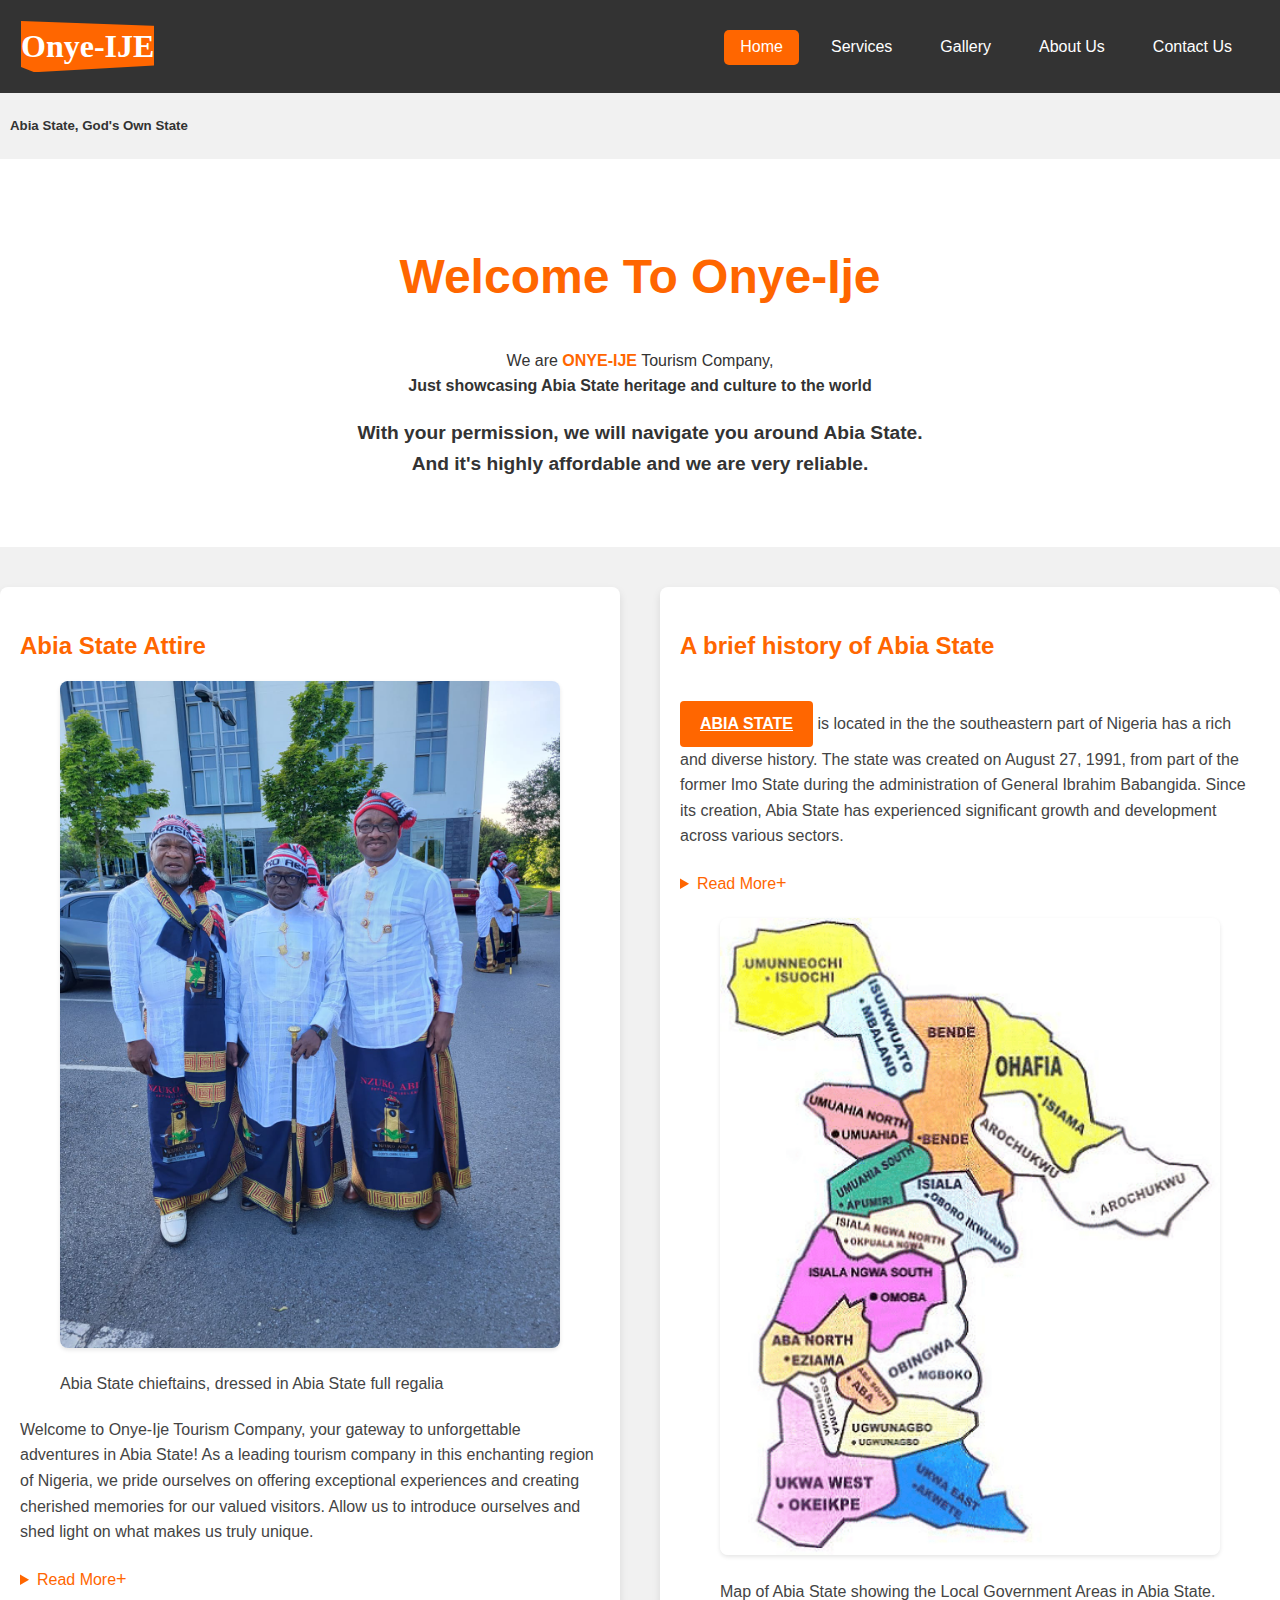
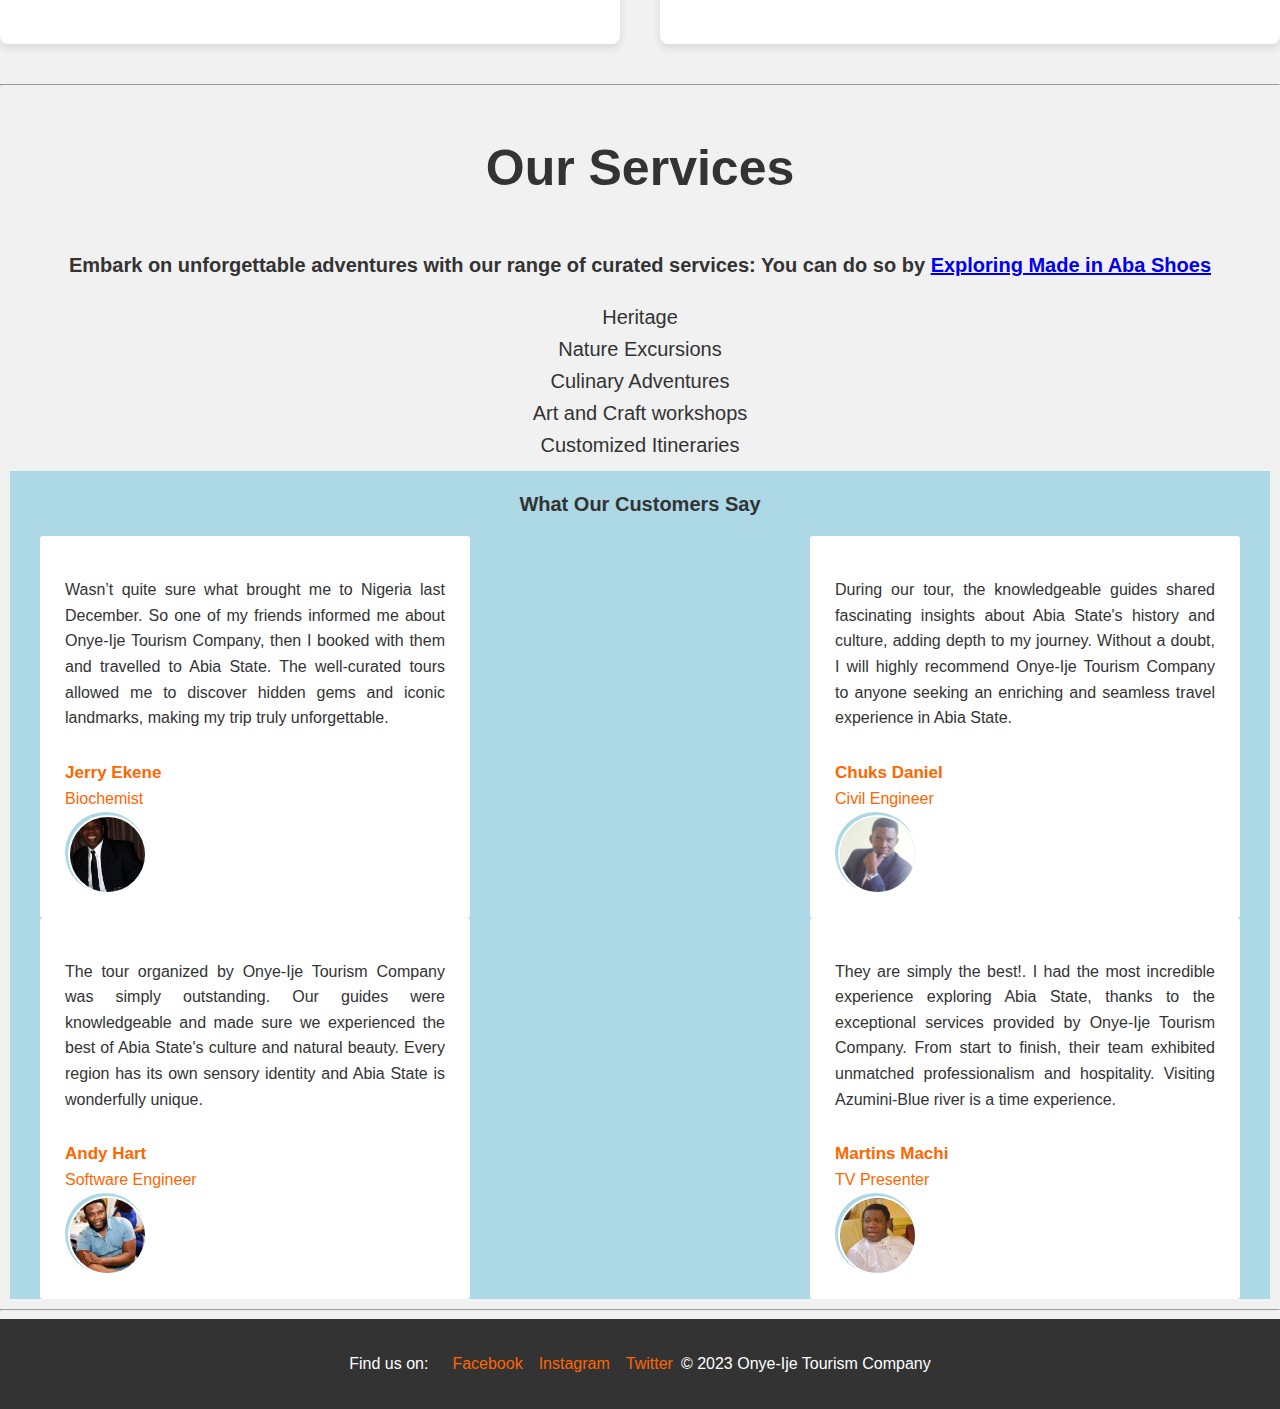
==== commit 92a9d01f: "modified the pages" ====
--- a/index.html
+++ b/index.html
@@ -17,7 +17,7 @@
             <nav>
                 <label class="logo">Onye-IJE</label>
                 <ul>
-                    <li><a href="index.html" class="navbar-item">Home</a></li>
+                    <li><a href="index.html" class="navbar-item active">Home</a></li>
                     <li><a href="services.html" class="navbar-item">Services</a></li>
                     <li><a href="gallery.html" class="navbar-item">Gallery</a></li>
                     <li><a href="about.html" class="navbar-item">About Us</a></li>
--- a/assets/css/style.css
+++ b/assets/css/style.css
@@ -38,6 +38,9 @@
 
 /* Hover effect on navigation items */
 .navbar-item:hover {
+    background-color: #ff6600;
+}
+.navbar-item.active {
     background-color: #ff6600;
 }
 
@@ -569,7 +572,8 @@
     width: 50%;
     margin-top: 20px;
     text-align: center;
-    margin-left: 40px;
+    margin-left: auto;
+    margin-right: auto;
 }
 
 .contact-table caption {
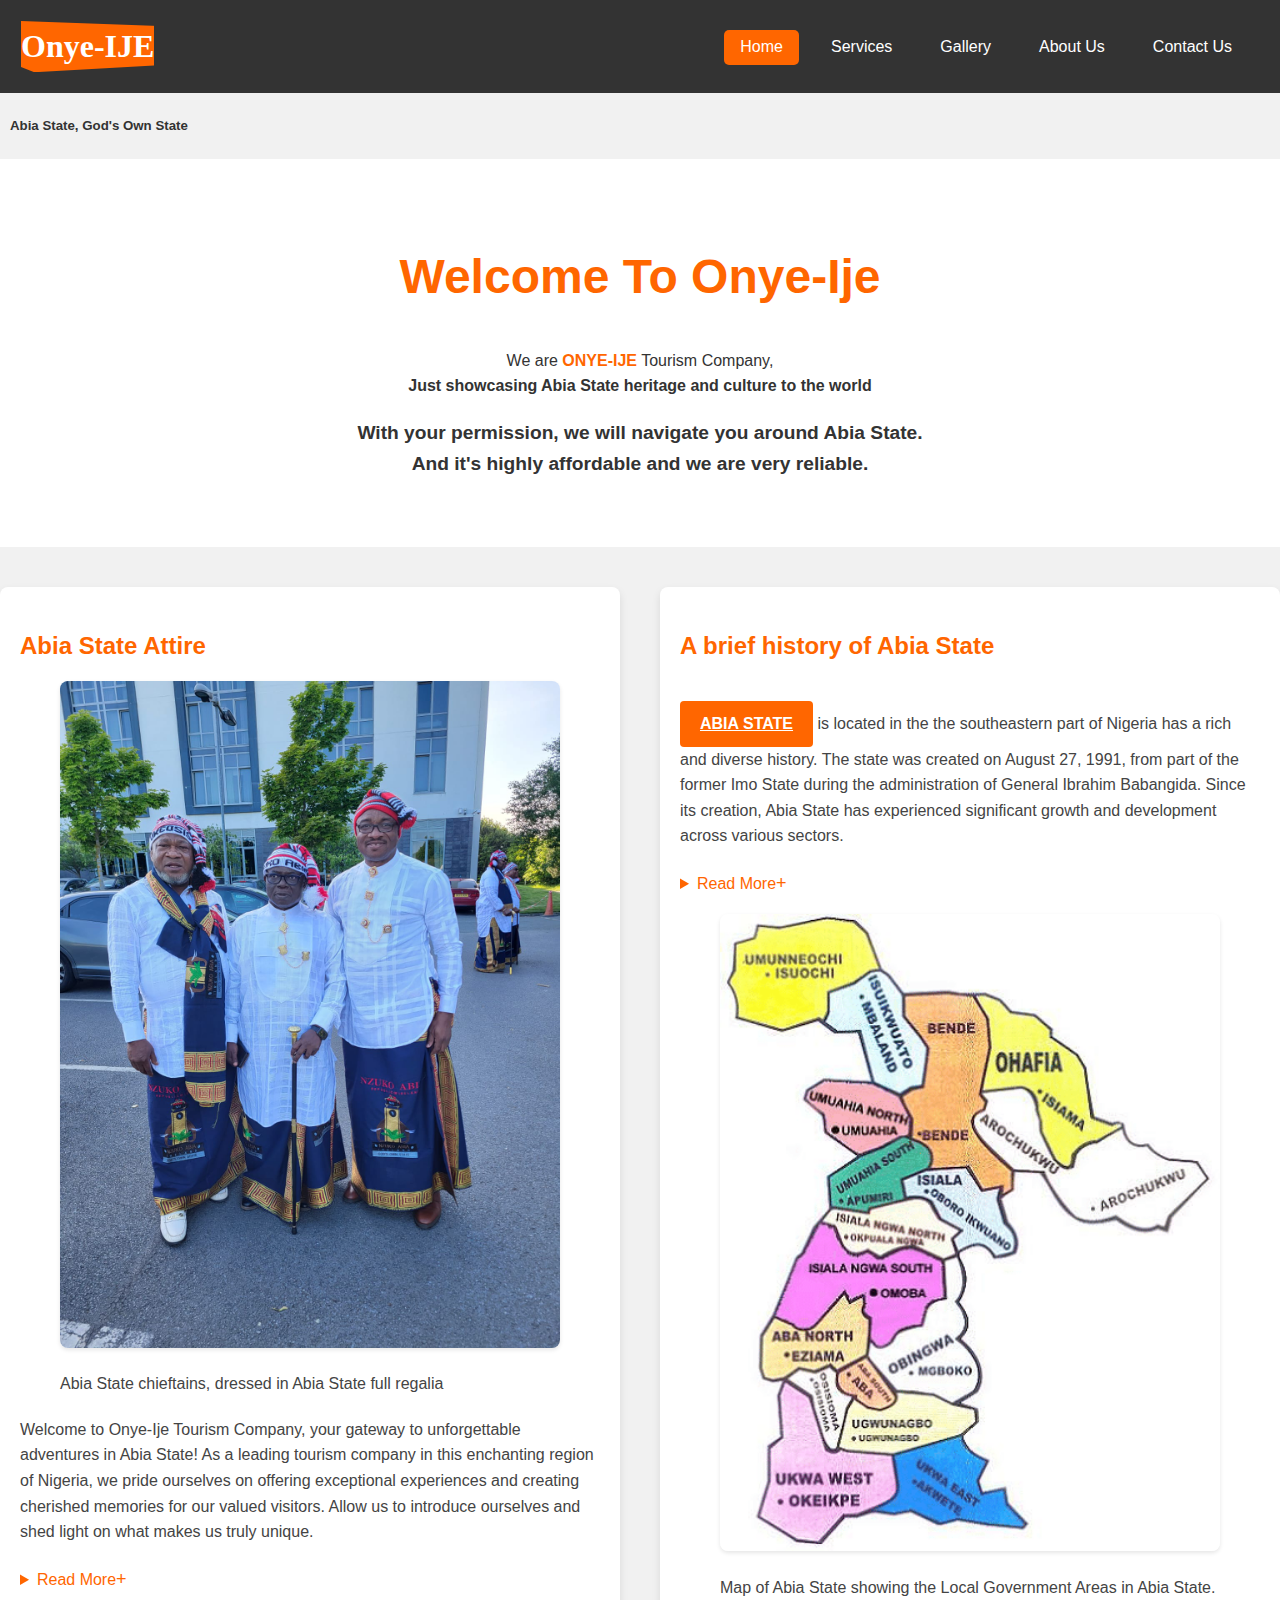
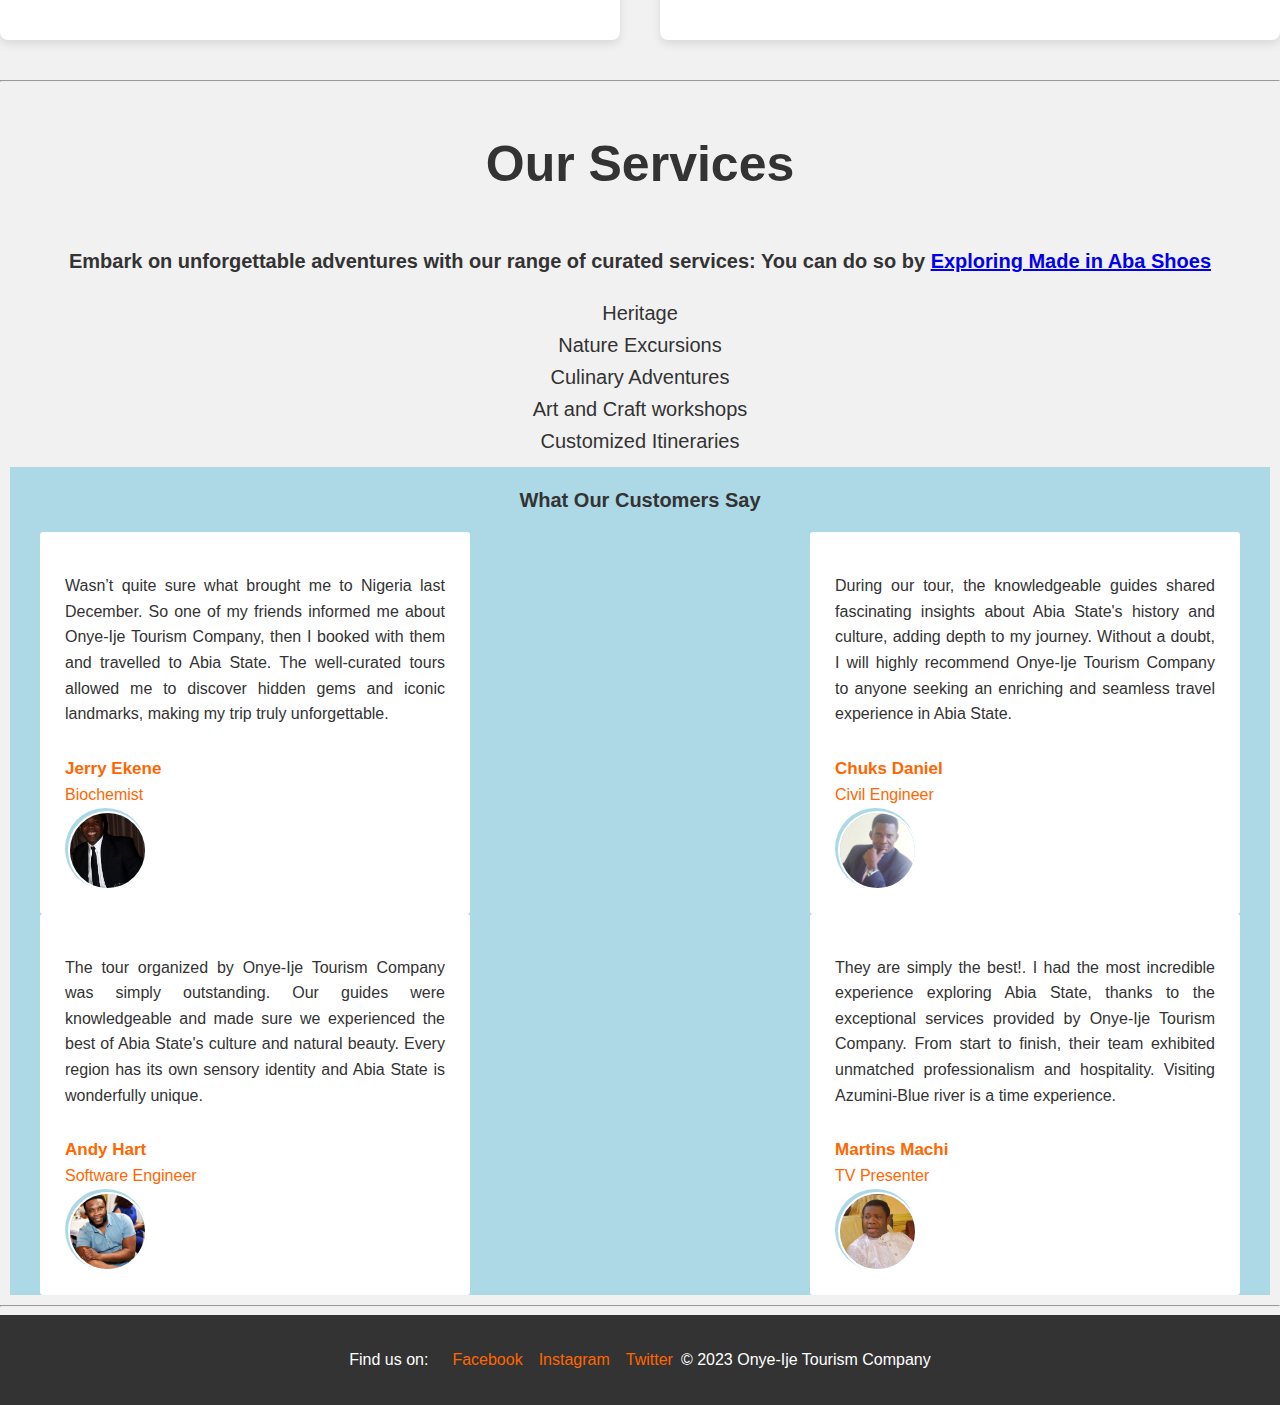
==== commit a2016396: "checking for errors in the index page" ====
--- a/index.html
+++ b/index.html
@@ -54,9 +54,10 @@
                     leading tourism company in this enchanting region of Nigeria, we pride ourselves on offering
                     exceptional experiences and creating cherished memories for our valued visitors. Allow us to
                     introduce ourselves and shed light on what makes us truly unique.
-                    
-                    <details class="readmore">
-                        <summary>Read More</summary>
+                </p>
+                <details class="readmore">
+                    <summary>Read More</summary>
+                    <p>
                         At Onye-Ije Tourism, we understand that every traveller seeks something special, something that sets
                         their journey apart. That's why we go above and beyond to provide personalized and tailor-made
                         tours, ensuring that each excursion reflects your individual preferences and interests. Whether you
@@ -87,8 +88,8 @@
                         Caves, or wish to immerse yourself in the vibrant markets and festivals of Abia State, Onye-Ije
                         Tourism is your ideal companion. Come join us, and together let's embark on an extraordinary journey
                         through the heart of Nigeria's cultural tapestry. Your adventure awaits!
-                    </details>
-                </p>
+                    </p>
+                </details>
             </div>
             <div class="column">
                 <h2>A brief history of Abia State</h2>
@@ -98,9 +99,10 @@
                     the southeastern part of Nigeria has a rich and diverse history. The state was created on August 27,
                     1991, from part of the former Imo State during the administration of General Ibrahim Babangida. Since its
                     creation, Abia State has experienced significant growth and development across various sectors.
-                    
-                    <details class="readmore">
-                        <summary>Read More</summary>
+                </p>
+                <details class="readmore">
+                    <summary>Read More</summary>
+                    <p>
                         The history of Abia State dates back to the pre-colonial era when various ethnic groups inhabited the
                         region. The main indigenous groups are the Igbo people, including the Ngwa, Abiriba, and Bende
                         subgroups. These groups had vibrant socio-economic and political structures that contributed to the
@@ -133,8 +135,8 @@
                         various sectors and contributing to Nigeria's socio-cultural fabric. The resilience and entrepreneurial
                         spirit of its people have played a pivotal role in the state's progress, making it a significant part of
                         Nigeria's history and development.
-                    </details>
-                </p>
+                    </p>
+                </details>
                 <figure>
                     <img src="assets/images/abiamap.png" alt="abia state map" aria-labelledby="map-description">
                     <p id="map-description">Map of Abia State showing the Local Government Areas in Abia State.</p>
@@ -143,24 +145,22 @@
         </section>
         <hr>
         <article>
-            <section>
-                <h2 id="ike">Our Services</h2>
-                <p id="embark">
-                    <!-- Services offered by Onye-Ije Tourism Company -->
-                    Embark on unforgettable adventures with our range of curated services: You can do so by
-                    <a href="https://www.thisdaylive.com/index.php/2020/11/29/na-aba-made-a-case-study-on-aba-shoe-industry" target="_blank">
-                        Exploring Made in Aba Shoes
-                    </a>
-                </p>
-                <ul id="articles">
-                    <!-- List of services -->
-                    <li>Heritage</li>
-                    <li>Nature Excursions</li>
-                    <li>Culinary Adventures</li>
-                    <li>Art and Craft workshops</li>
-                    <li>Customized Itineraries</li>
-                </ul>
-            </section>
+            <h2 id="ike">Our Services</h2>
+            <p id="embark">
+                <!-- Services offered by Onye-Ije Tourism Company -->
+                Embark on unforgettable adventures with our range of curated services: You can do so by
+                <a href="https://www.thisdaylive.com/index.php/2020/11/29/na-aba-made-a-case-study-on-aba-shoe-industry" target="_blank">
+                    Exploring Made in Aba Shoes
+                </a>
+            </p>
+            <ul id="articles">
+                <!-- List of services -->
+                <li>Heritage</li>
+                <li>Nature Excursions</li>
+                <li>Culinary Adventures</li>
+                <li>Art and Craft workshops</li>
+                <li>Customized Itineraries</li>
+            </ul>
         </article>
         <section class="testimonials">
             <h2>What Our Customers Say</h2>
